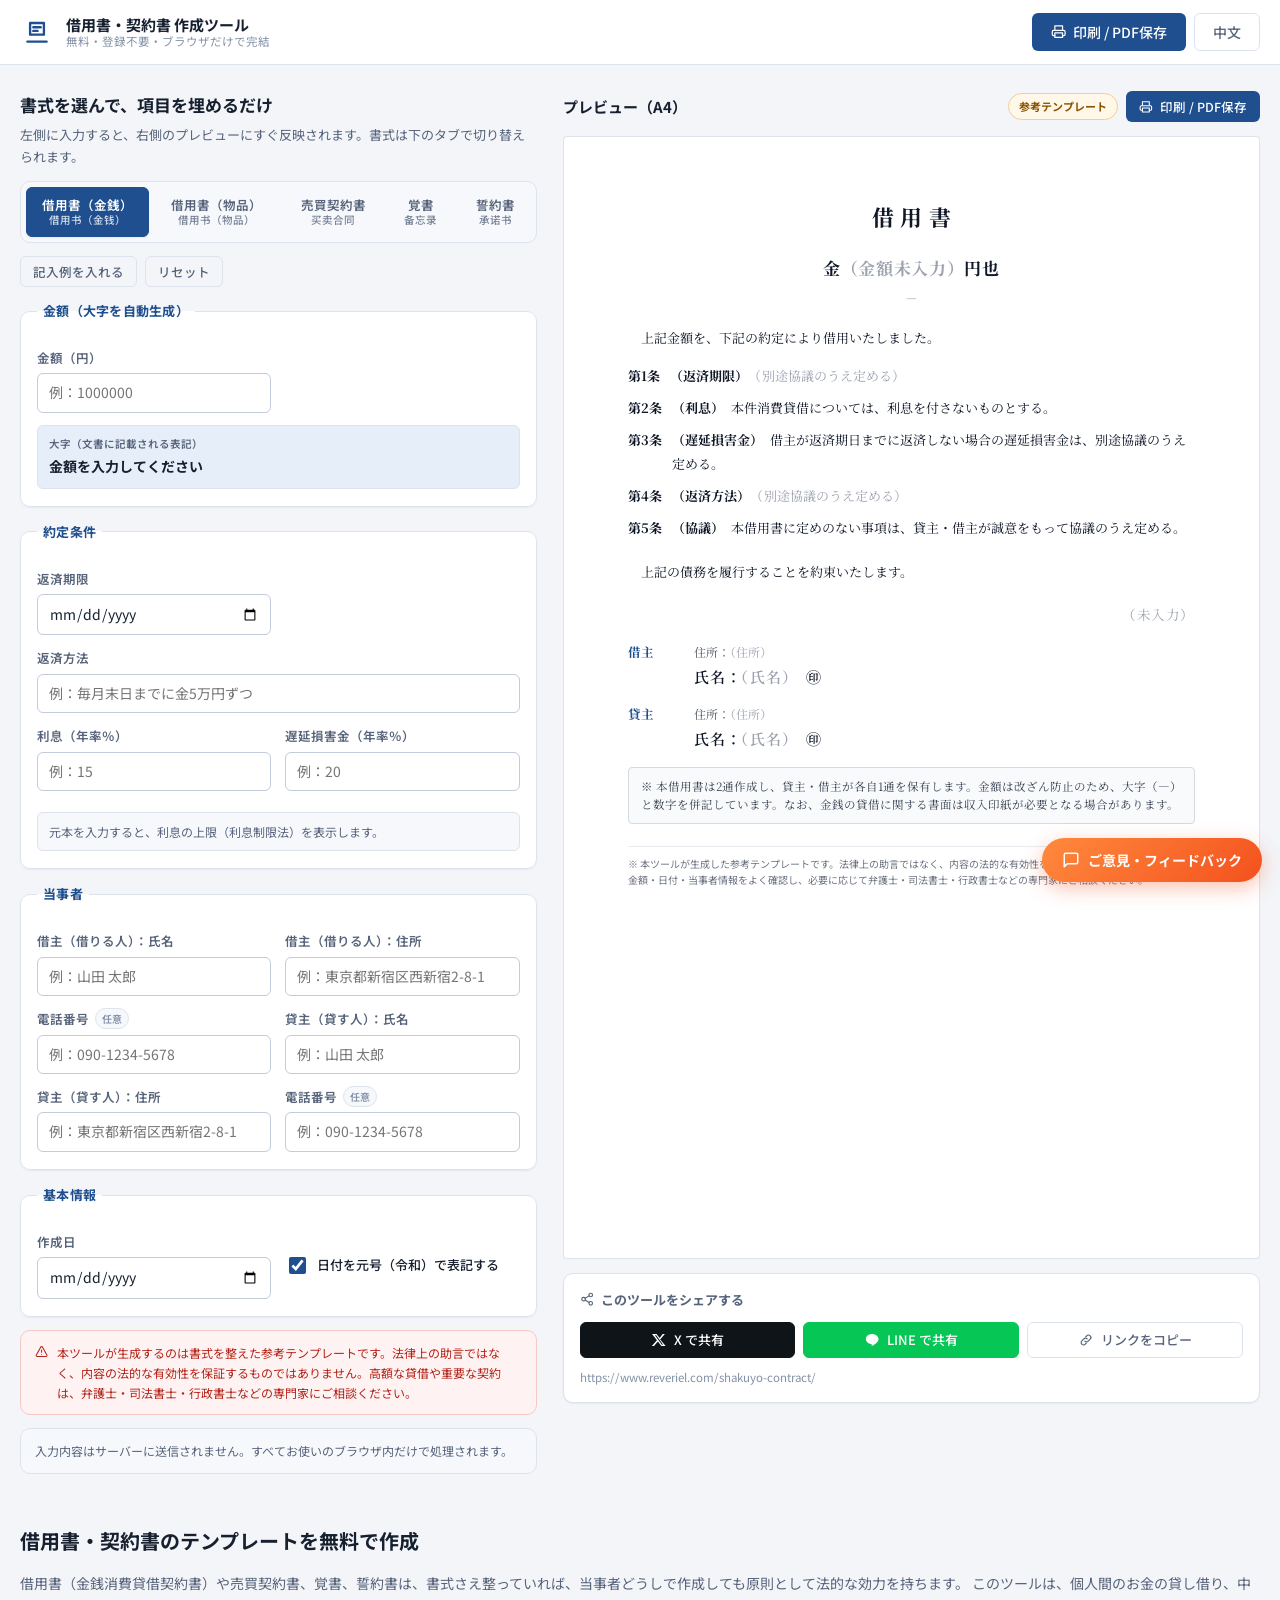
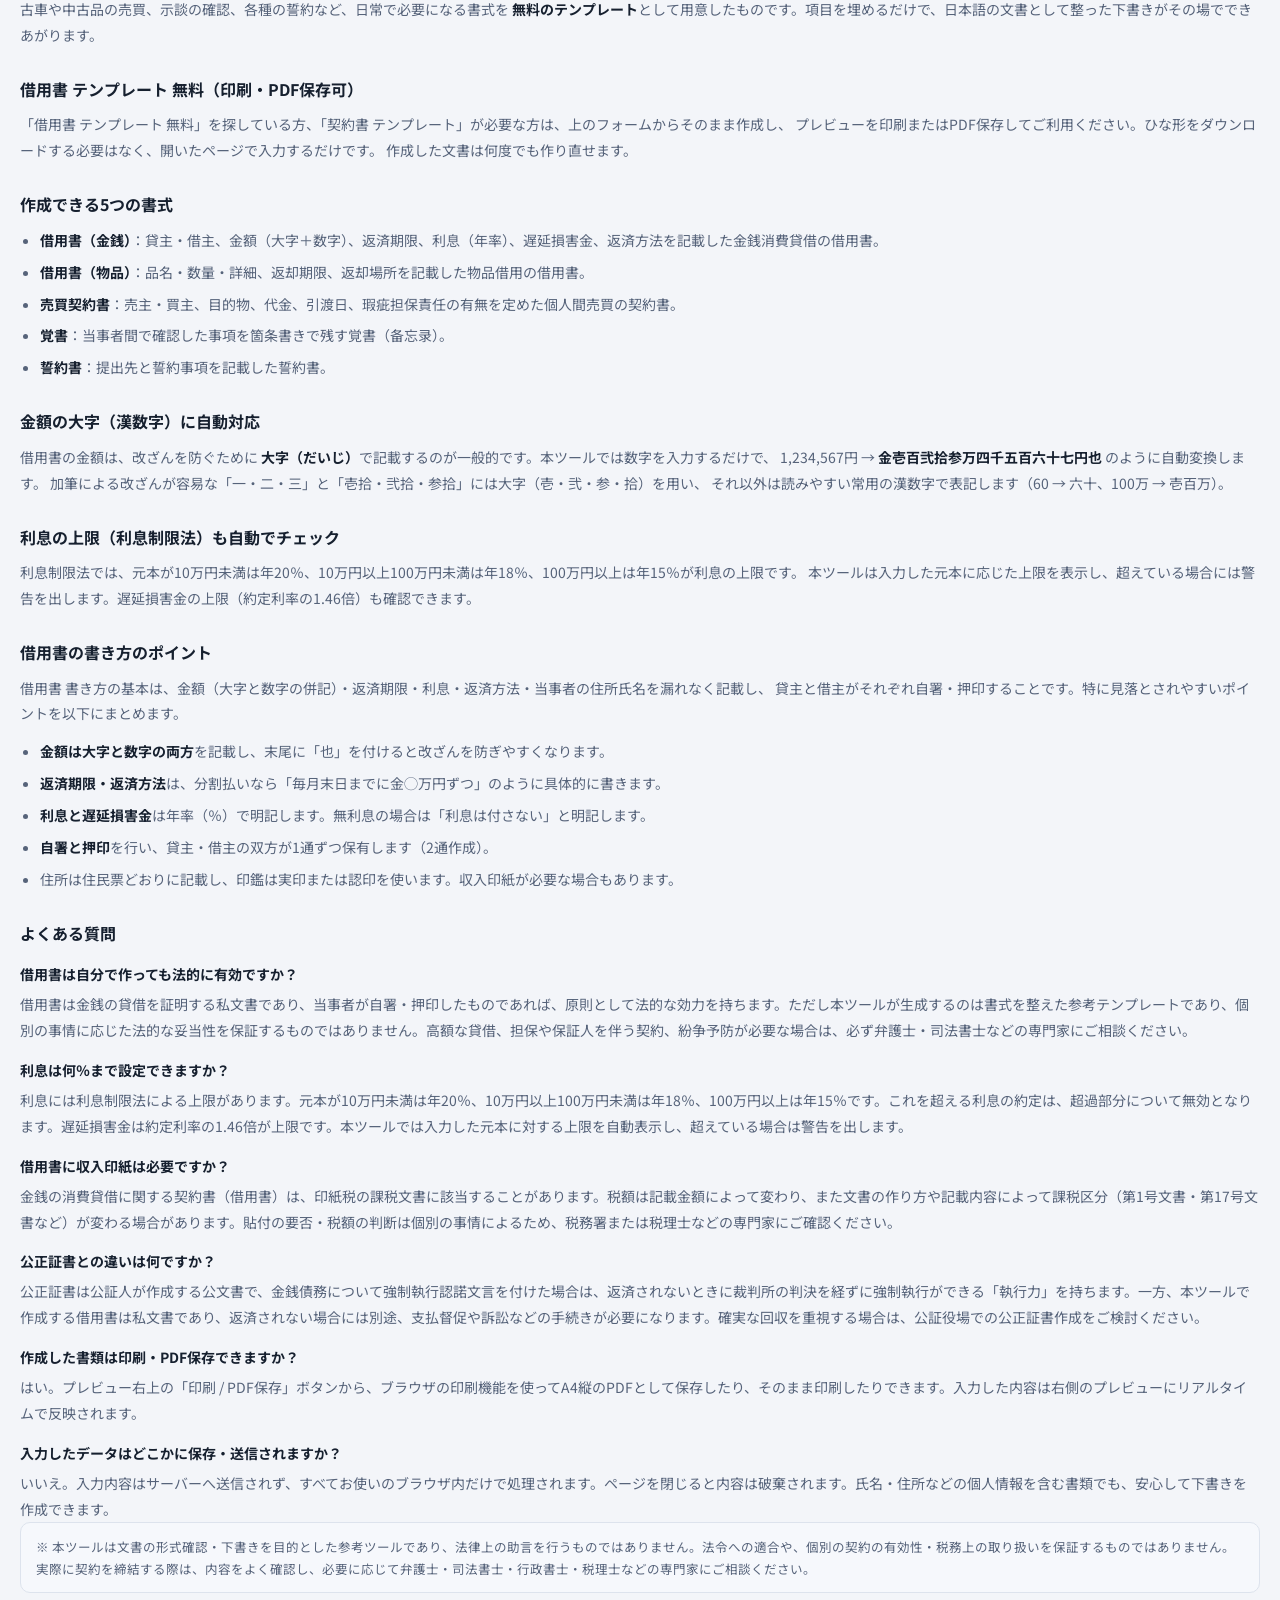
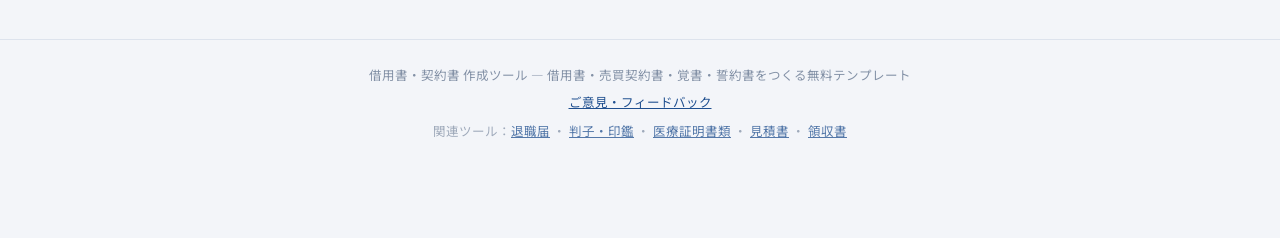
==== index.html @ 452df02e "社交分享预览图 og-image.png + og:image/twitter:image meta" ====
<!DOCTYPE html>
<html lang="ja">
<head>
<meta charset="UTF-8">
<meta name="viewport" content="width=device-width, initial-scale=1">
<title>借用書・契約書 作成ツール｜借用書テンプレート 無料・書き方つき</title>
<meta name="description" content="借用書 テンプレート 無料をお探しの方へ。借用書・売買契約書・覚書・誓約書をブラウザ上で作成できる無料ツールです。金額の大字（漢数字）自動変換、利息制限法の上限チェック、A4印刷・PDF保存に対応。登録不要、入力内容はブラウザ内だけで処理されます。借用書の書き方・契約書テンプレートの確認にも。">
<meta name="robots" content="index, follow">
<link rel="canonical" href="https://www.reveriel.com/shakuyo-contract/">
<meta property="og:type" content="website">
<meta property="og:title" content="借用書・契約書 作成ツール｜借用書テンプレート 無料">
<meta property="og:description" content="借用書・売買契約書・覚書・誓約書を無料で作成。金額の大字（漢数字）変換つき、A4印刷／PDF保存対応。登録不要。">
<meta property="og:locale" content="ja_JP">
<meta property="og:url" content="https://www.reveriel.com/shakuyo-contract/">
<meta property="og:image" content="https://www.reveriel.com/shakuyo-contract/og-image.png">
<meta property="og:image:width" content="1200">
<meta property="og:image:height" content="630">
<meta name="twitter:image" content="https://www.reveriel.com/shakuyo-contract/og-image.png">
<meta name="twitter:card" content="summary_large_image">
<link rel="preconnect" href="https://fonts.googleapis.com">
<link rel="preconnect" href="https://fonts.gstatic.com" crossorigin>
<link href="https://fonts.googleapis.com/css2?family=Noto+Sans+JP:wght@400;500;700&family=Noto+Serif+JP:wght@400;600;700&family=Noto+Sans+SC:wght@400;500;700&display=swap" rel="stylesheet">
<link rel="icon" href="data:image/svg+xml,%3Csvg xmlns='http://www.w3.org/2000/svg' viewBox='0 0 32 32'%3E%3Crect width='32' height='32' rx='7' fill='%231f4f8f'/%3E%3Cpath d='M8 23h16M10 8h12v11H10z' stroke='%23ffffff' stroke-width='2.4' fill='none' stroke-linecap='round'/%3E%3C/svg%3E">
<link rel="stylesheet" href="style.css">
<!-- Cloudflare Web Analytics --><script type='module' src='https://static.cloudflareinsights.com/beacon.min.js' data-cf-beacon='{"token": "6fc01bf3ac5e457ba1bd16b91e5b653e"}'></script><!-- End Cloudflare Web Analytics -->
<script type="application/ld+json">
{
  "@context": "https://schema.org",
  "@graph": [
    {
      "@type": "WebApplication",
      "name": "借用書・契約書 作成ツール",
      "applicationCategory": "BusinessApplication",
      "operatingSystem": "Web",
      "url": "https://www.reveriel.com/shakuyo-contract/",
      "description": "借用書・売買契約書・覚書・誓約書のテンプレートを無料で作成できるブラウザ完結型ツール。金額の大字（漢数字）変換、利息制限法の上限チェック、A4印刷・PDF保存に対応。",
      "inLanguage": "ja",
      "offers": {
        "@type": "Offer",
        "price": "0",
        "priceCurrency": "JPY"
      },
      "featureList": [
        "借用書（金銭）・借用書（物品）・売買契約書・覚書・誓約書の5種類の書式",
        "金額の自動大字（漢数字）変換（例：1,234,567円 → 金壱百弐拾参万四千五百六十七円也）",
        "利息制限法（年20％・18％・15％）の上限自動チェックと遅延損害金の上限表示",
        "元号（令和）表記の自動変換",
        "A4印刷・PDF保存、中文／日本語の画面切り替え",
        "入力内容はブラウザ内のみで処理（送信なし）"
      ]
    },
    {
      "@type": "FAQPage",
      "mainEntity": [
        {
          "@type": "Question",
          "name": "借用書は自分で作っても法的に有効ですか？",
          "acceptedAnswer": {
            "@type": "Answer",
            "text": "借用書は金銭の貸借を証明する私文書であり、当事者が自署・押印したものであれば、原則として法的な効力を持ちます。ただし本ツールが生成するのは書式を整えた参考テンプレートであり、個別の事情に応じた法的な妥当性を保証するものではありません。高額な貸借、担保や保証人を伴う契約、紛争予防が必要な場合は、必ず弁護士・司法書士などの専門家にご相談ください。"
          }
        },
        {
          "@type": "Question",
          "name": "利息は何％まで設定できますか？",
          "acceptedAnswer": {
            "@type": "Answer",
            "text": "利息には利息制限法による上限があります。元本が10万円未満は年20％、10万円以上100万円未満は年18％、100万円以上は年15％です。これを超える利息の約定は、超過部分について無効となります。遅延損害金は約定利率の1.46倍が上限です。本ツールでは入力した元本に対する上限を自動表示し、超えている場合は警告を出します。"
          }
        },
        {
          "@type": "Question",
          "name": "借用書に収入印紙は必要ですか？",
          "acceptedAnswer": {
            "@type": "Answer",
            "text": "金銭の消費貸借に関する契約書（借用書）は、印紙税の課税文書に該当することがあります。税額は記載金額によって変わり、また文書の作り方や記載内容によって課税区分（第1号文書・第17号文書など）が変わる場合があります。貼付の要否・税額の判断は個別の事情によるため、税務署または税理士などの専門家にご確認ください。"
          }
        },
        {
          "@type": "Question",
          "name": "公正証書との違いは何ですか？",
          "acceptedAnswer": {
            "@type": "Answer",
            "text": "公正証書は公証人が作成する公文書で、金銭債務について強制執行認諾文言を付けた場合は、返済されないときに裁判所の判決を経ずに強制執行ができる「執行力」を持ちます。一方、本ツールで作成する借用書は私文書であり、返済されない場合には別途、支払督促や訴訟などの手続きが必要になります。確実な回収を重視する場合は、公証役場での公正証書作成をご検討ください。"
          }
        },
        {
          "@type": "Question",
          "name": "作成した書類は印刷・PDF保存できますか？",
          "acceptedAnswer": {
            "@type": "Answer",
            "text": "はい。プレビュー右上の「印刷 / PDF保存」ボタンから、ブラウザの印刷機能を使ってA4縦のPDFとして保存したり、そのまま印刷したりできます。入力した内容は右側のプレビューにリアルタイムで反映されます。"
          }
        },
        {
          "@type": "Question",
          "name": "入力したデータはどこかに保存・送信されますか？",
          "acceptedAnswer": {
            "@type": "Answer",
            "text": "いいえ。入力内容はサーバーへ送信されず、すべてお使いのブラウザ内だけで処理されます。ページを閉じると内容は破棄されます。氏名・住所などの個人情報を含む書類でも、安心して下書きを作成できます。"
          }
        }
      ]
    }
  ]
}
</script>
</head>
<body>

<header class="site-header no-print">
  <div class="wrap header-inner">
    <div class="brand">
      <svg class="brand-mark" viewBox="0 0 32 32" fill="none" stroke="currentColor" stroke-width="2.2" stroke-linecap="round" stroke-linejoin="round" aria-hidden="true">
        <path d="M7 25h18"/><path d="M9.5 7.5h13v11h-13z"/><path d="M12.5 11.5h7M12.5 15h4"/>
      </svg>
      <div class="brand-text">
        <strong data-i18n="brandName">借用書・契約書 作成ツール</strong>
        <span data-i18n="tagline">無料・登録不要・ブラウザだけで完結</span>
      </div>
    </div>
    <div class="header-actions">
      <button class="btn btn-primary" id="topPrintBtn" type="button">
        <svg class="ic" viewBox="0 0 24 24" fill="none" stroke="currentColor" stroke-width="1.9" stroke-linecap="round" stroke-linejoin="round" aria-hidden="true"><path d="M6 9V3h12v6"/><path d="M6 18H4a2 2 0 0 1-2-2v-4a2 2 0 0 1 2-2h16a2 2 0 0 1 2 2v4a2 2 0 0 1-2 2h-2"/><path d="M6 14h12v7H6z"/></svg>
        <span data-i18n="btnPrint">印刷 / PDF保存</span>
      </button>
      <button class="btn btn-ghost" id="langBtn" type="button" aria-label="Language">中文</button>
    </div>
  </div>
</header>

<main class="wrap">
  <div class="layout">

    <!-- ============ 入力フォーム ============ -->
    <section class="pane form-pane no-print" aria-labelledby="formTitle">
      <div class="pane-head">
        <h2 id="formTitle" data-i18n="formTitle">書式を選んで、項目を埋めるだけ</h2>
        <p class="hint" data-i18n="formHint">左側に入力すると、右側のプレビューにすぐ反映されます。書式は下のタブで切り替えられます。</p>
      </div>

      <div class="tpl-tabs" id="tplTabs" role="tablist" aria-label="書式"></div>

      <div class="toolbar">
        <button class="btn btn-ghost btn-sm" id="sampleBtn" type="button" data-i18n="btnSample">記入例を入れる</button>
        <button class="btn btn-ghost btn-sm" id="resetBtn" type="button" data-i18n="btnReset">リセット</button>
      </div>

      <form id="docForm" class="doc-form" autocomplete="off"></form>

      <p class="legal-note" id="legalNote">
        <svg class="ic" viewBox="0 0 24 24" fill="none" stroke="currentColor" stroke-width="1.9" stroke-linecap="round" stroke-linejoin="round" aria-hidden="true"><path d="M12 9v4M12 17h.01"/><path d="M10.3 3.9 2.4 18a2 2 0 0 0 1.7 3h15.8a2 2 0 0 0 1.7-3L13.7 3.9a2 2 0 0 0-3.4 0Z"/></svg>
        <span data-i18n="legalNote">本ツールが生成するのは書式を整えた参考テンプレートです。法律上の助言ではなく、内容の法的な有効性を保証するものではありません。高額な貸借や重要な契約は、弁護士・司法書士・行政書士などの専門家にご相談ください。</span>
      </p>

      <p class="privacy-note" data-i18n="privacy">入力内容はサーバーに送信されません。すべてお使いのブラウザ内だけで処理されます。</p>
    </section>

    <!-- ============ プレビュー ============ -->
    <section class="pane preview-pane" aria-labelledby="previewTitle">
      <div class="preview-bar no-print">
        <h2 id="previewTitle" data-i18n="previewTitle">プレビュー（A4）</h2>
        <div class="preview-bar-actions">
          <span class="badge" data-i18n="badgeTpl">参考テンプレート</span>
          <button class="btn btn-primary btn-sm" id="printBtn" type="button">
            <svg class="ic" viewBox="0 0 24 24" fill="none" stroke="currentColor" stroke-width="1.9" stroke-linecap="round" stroke-linejoin="round" aria-hidden="true"><path d="M6 9V3h12v6"/><path d="M6 18H4a2 2 0 0 1-2-2v-4a2 2 0 0 1 2-2h16a2 2 0 0 1 2 2v4a2 2 0 0 1-2 2h-2"/><path d="M6 14h12v7H6z"/></svg>
            <span data-i18n="btnPrint">印刷 / PDF保存</span>
          </button>
        </div>
      </div>

      <div class="paper-wrap">
        <article class="paper" id="paper" aria-live="polite"></article>
      </div>

      <section class="share-block no-print" id="shareBlock" aria-label="share">
        <p class="share-block-title">
          <svg class="ic" viewBox="0 0 24 24" fill="none" stroke="currentColor" stroke-width="1.9" stroke-linecap="round" stroke-linejoin="round" aria-hidden="true"><circle cx="18" cy="5" r="3"/><circle cx="6" cy="12" r="3"/><circle cx="18" cy="19" r="3"/><path d="m8.6 13.5 6.8 4M15.4 6.5l-6.8 4"/></svg>
          <span data-i18n="shareTitle">このツールをシェアする</span>
        </p>
        <div class="share-row">
          <button class="btn share-btn share-x" id="shareXBtn" type="button" aria-label="X">
            <svg class="share-logo" viewBox="0 0 24 24" fill="currentColor" aria-hidden="true"><path d="M17.53 3h3.24l-7.08 8.09L22 21h-6.52l-5.11-6.68L4.53 21H1.29l7.57-8.66L1.6 3h6.69l4.62 6.1L17.53 3Zm-1.14 16.06h1.8L7.7 4.85H5.77l10.62 14.21Z"/></svg>
            <span data-i18n="shareX">X で共有</span>
          </button>
          <button class="btn share-btn share-line" id="shareLineBtn" type="button" aria-label="LINE">
            <svg class="share-logo" viewBox="0 0 24 24" fill="currentColor" aria-hidden="true"><path d="M12 3C6.9 3 2.8 6.4 2.8 10.6c0 3.77 3.35 6.93 7.88 7.53.31.07.73.2.83.47.1.24.06.62.03.87l-.13.83c-.04.24-.19.94.82.51 1.01-.42 5.44-3.2 7.42-5.48 1.37-1.47 2.13-2.96 2.13-4.73C21.78 6.4 17.1 3 12 3Z"/></svg>
            <span data-i18n="shareLine">LINE で共有</span>
          </button>
          <button class="btn share-btn share-copy" id="shareCopyBtn" type="button" aria-label="copy link">
            <svg class="share-logo" viewBox="0 0 24 24" fill="none" stroke="currentColor" stroke-width="1.8" stroke-linecap="round" stroke-linejoin="round" aria-hidden="true"><path d="M10.2 13.7a3.6 3.6 0 0 0 5.1 0l2.9-2.9a3.6 3.6 0 0 0-5.1-5.1l-1.4 1.4"/><path d="M13.8 10.3a3.6 3.6 0 0 0-5.1 0l-2.9 2.9a3.6 3.6 0 0 0 5.1 5.1l1.4-1.4"/></svg>
            <span id="shareCopyLabel" data-i18n="shareCopy">リンクをコピー</span>
          </button>
        </div>
        <p class="share-url" id="shareUrlText"></p>
      </section>
    </section>
  </div>

  <!-- ============ SEO 本文（常に日本語） ============ -->
  <section class="seo" aria-labelledby="seoTitle">
    <h2 id="seoTitle">借用書・契約書のテンプレートを無料で作成</h2>
    <p>
      借用書（金銭消費貸借契約書）や売買契約書、覚書、誓約書は、書式さえ整っていれば、当事者どうしで作成しても原則として法的な効力を持ちます。
      このツールは、個人間のお金の貸し借り、中古車や中古品の売買、示談の確認、各種の誓約など、日常で必要になる書式を
      <strong>無料のテンプレート</strong>として用意したものです。項目を埋めるだけで、日本語の文書として整った下書きがその場でできあがります。
    </p>

    <h3>借用書 テンプレート 無料（印刷・PDF保存可）</h3>
    <p>
      「借用書 テンプレート 無料」を探している方、「契約書 テンプレート」が必要な方は、上のフォームからそのまま作成し、
      プレビューを印刷またはPDF保存してご利用ください。ひな形をダウンロードする必要はなく、開いたページで入力するだけです。
      作成した文書は何度でも作り直せます。
    </p>

    <h3>作成できる5つの書式</h3>
    <ul>
      <li><strong>借用書（金銭）</strong>：貸主・借主、金額（大字＋数字）、返済期限、利息（年率）、遅延損害金、返済方法を記載した金銭消費貸借の借用書。</li>
      <li><strong>借用書（物品）</strong>：品名・数量・詳細、返却期限、返却場所を記載した物品借用の借用書。</li>
      <li><strong>売買契約書</strong>：売主・買主、目的物、代金、引渡日、瑕疵担保責任の有無を定めた個人間売買の契約書。</li>
      <li><strong>覚書</strong>：当事者間で確認した事項を箇条書きで残す覚書（备忘录）。</li>
      <li><strong>誓約書</strong>：提出先と誓約事項を記載した誓約書。</li>
    </ul>

    <h3>金額の大字（漢数字）に自動対応</h3>
    <p>
      借用書の金額は、改ざんを防ぐために
      <strong>大字（だいじ）</strong>で記載するのが一般的です。本ツールでは数字を入力するだけで、
      1,234,567円 → <strong>金壱百弐拾参万四千五百六十七円也</strong> のように自動変換します。
      加筆による改ざんが容易な「一・二・三」と「壱拾・弐拾・参拾」には大字（壱・弐・参・拾）を用い、
      それ以外は読みやすい常用の漢数字で表記します（60 → 六十、100万 → 壱百万）。
    </p>

    <h3>利息の上限（利息制限法）も自動でチェック</h3>
    <p>
      利息制限法では、元本が10万円未満は年20％、10万円以上100万円未満は年18％、100万円以上は年15％が利息の上限です。
      本ツールは入力した元本に応じた上限を表示し、超えている場合には警告を出します。遅延損害金の上限（約定利率の1.46倍）も確認できます。
    </p>

    <h3>借用書の書き方のポイント</h3>
    <p>
      借用書 書き方の基本は、金額（大字と数字の併記）・返済期限・利息・返済方法・当事者の住所氏名を漏れなく記載し、
      貸主と借主がそれぞれ自署・押印することです。特に見落とされやすいポイントを以下にまとめます。
    </p>
    <ul>
      <li><strong>金額は大字と数字の両方</strong>を記載し、末尾に「也」を付けると改ざんを防ぎやすくなります。</li>
      <li><strong>返済期限・返済方法</strong>は、分割払いなら「毎月末日までに金◯万円ずつ」のように具体的に書きます。</li>
      <li><strong>利息と遅延損害金</strong>は年率（％）で明記します。無利息の場合は「利息は付さない」と明記します。</li>
      <li><strong>自署と押印</strong>を行い、貸主・借主の双方が1通ずつ保有します（2通作成）。</li>
      <li>住所は住民票どおりに記載し、印鑑は実印または認印を使います。収入印紙が必要な場合もあります。</li>
    </ul>

    <h3>よくある質問</h3>
    <dl class="faq">
      <dt>借用書は自分で作っても法的に有効ですか？</dt>
      <dd>借用書は金銭の貸借を証明する私文書であり、当事者が自署・押印したものであれば、原則として法的な効力を持ちます。ただし本ツールが生成するのは書式を整えた参考テンプレートであり、個別の事情に応じた法的な妥当性を保証するものではありません。高額な貸借、担保や保証人を伴う契約、紛争予防が必要な場合は、必ず弁護士・司法書士などの専門家にご相談ください。</dd>

      <dt>利息は何％まで設定できますか？</dt>
      <dd>利息には利息制限法による上限があります。元本が10万円未満は年20％、10万円以上100万円未満は年18％、100万円以上は年15％です。これを超える利息の約定は、超過部分について無効となります。遅延損害金は約定利率の1.46倍が上限です。本ツールでは入力した元本に対する上限を自動表示し、超えている場合は警告を出します。</dd>

      <dt>借用書に収入印紙は必要ですか？</dt>
      <dd>金銭の消費貸借に関する契約書（借用書）は、印紙税の課税文書に該当することがあります。税額は記載金額によって変わり、また文書の作り方や記載内容によって課税区分（第1号文書・第17号文書など）が変わる場合があります。貼付の要否・税額の判断は個別の事情によるため、税務署または税理士などの専門家にご確認ください。</dd>

      <dt>公正証書との違いは何ですか？</dt>
      <dd>公正証書は公証人が作成する公文書で、金銭債務について強制執行認諾文言を付けた場合は、返済されないときに裁判所の判決を経ずに強制執行ができる「執行力」を持ちます。一方、本ツールで作成する借用書は私文書であり、返済されない場合には別途、支払督促や訴訟などの手続きが必要になります。確実な回収を重視する場合は、公証役場での公正証書作成をご検討ください。</dd>

      <dt>作成した書類は印刷・PDF保存できますか？</dt>
      <dd>はい。プレビュー右上の「印刷 / PDF保存」ボタンから、ブラウザの印刷機能を使ってA4縦のPDFとして保存したり、そのまま印刷したりできます。入力した内容は右側のプレビューにリアルタイムで反映されます。</dd>

      <dt>入力したデータはどこかに保存・送信されますか？</dt>
      <dd>いいえ。入力内容はサーバーへ送信されず、すべてお使いのブラウザ内だけで処理されます。ページを閉じると内容は破棄されます。氏名・住所などの個人情報を含む書類でも、安心して下書きを作成できます。</dd>
    </dl>

    <p class="disclaimer">
      ※ 本ツールは文書の形式確認・下書きを目的とした参考ツールであり、法律上の助言を行うものではありません。法令への適合や、個別の契約の有効性・税務上の取り扱いを保証するものではありません。実際に契約を締結する際は、内容をよく確認し、必要に応じて弁護士・司法書士・行政書士・税理士などの専門家にご相談ください。
    </p>
  </section>
</main>

<footer class="site-footer no-print">
  <div class="wrap">
    <p data-i18n="footerText">借用書・契約書 作成ツール — 借用書・売買契約書・覚書・誓約書をつくる無料テンプレート</p>
    <p><a href="https://docs.google.com/forms/d/e/1FAIpQLSfHGUfgAlViT3TFiVtJi_EpJ4ioUpd9oGyaJ7rehEV-gBH_PA/viewform?usp=pp_url&amp;entry.1745177199=%E5%80%9F%E7%94%A8%E6%9B%B8" target="_blank" rel="noopener">ご意見・フィードバック</a></p>
    <p style="margin-top:8px;font-size:12.5px;opacity:.75;">関連ツール：<a href="https://www.reveriel.com/taishoku-form/">退職届</a> ・ <a href="https://www.reveriel.com/hanko-generator/">判子・印鑑</a> ・ <a href="https://www.reveriel.com/iryo-shomei-pdf/">医療証明書類</a> ・ <a href="https://www.reveriel.com/mitsumori-pdf/">見積書</a> ・ <a href="https://www.reveriel.com/ryoshusho-pdf/">領収書</a></p>
  </div>
</footer>

<script src="script.js"></script>
<!-- フィードバックFAB（右下固定・常時表示） -->
<a href="https://docs.google.com/forms/d/e/1FAIpQLSfHGUfgAlViT3TFiVtJi_EpJ4ioUpd9oGyaJ7rehEV-gBH_PA/viewform?usp=pp_url&amp;entry.1745177199=%E5%80%9F%E7%94%A8%E6%9B%B8" target="_blank" rel="noopener" class="feedback-fab" aria-label="ご意見・フィードバックを送る">
  <svg viewBox="0 0 24 24" fill="none" stroke="currentColor" stroke-width="2" stroke-linecap="round" stroke-linejoin="round" aria-hidden="true"><path d="M21 15a2 2 0 0 1-2 2H7l-4 4V5a2 2 0 0 1 2-2h14a2 2 0 0 1 2 2z"/></svg>
  <span>ご意見・フィードバック</span>
</a>
</body>
</html>
---- style.css ----
/* =========================================================
   借用書・契約書 作成ツール — style.css
   純粋なフロントエンドのみ。外部通信は行いません。
   ========================================================= */

:root {
  --c-bg:            #f3f5f9;
  --c-surface:       #ffffff;
  --c-surface-2:     #f6f8fc;
  --c-border:        #dde3ed;
  --c-border-strong: #c2ccdb;
  --c-text:          #16202f;
  --c-text-muted:    #56637a;
  --c-text-faint:    #8391a6;
  --c-accent:        #1f4f8f;
  --c-accent-soft:   #e6eefa;
  --c-accent-hover:  #173d70;
  --c-danger:        #b42318;
  --c-danger-soft:   #fef3f2;
  --c-warn:          #8a5300;
  --c-warn-soft:     #fff7e8;
  --c-warn-border:   #f0cf94;
  --c-success:       #067647;
  --c-focus:         #2f6fc4;

  --paper-bg:        #ffffff;
  --paper-ink:       #101828;
  --paper-line:      #d3dae0;
  --paper-line-soft: #e8ecf0;
  --paper-accent:    #1f4f8f;

  --radius:    10px;
  --radius-sm: 6px;
  --shadow-sm: 0 1px 2px rgba(16, 24, 40, .06);
  --shadow-lg: 0 4px 24px rgba(16, 24, 40, .10);

  --font: "Noto Sans JP", "Noto Sans SC", -apple-system, BlinkMacSystemFont,
          "Hiragino Kaku Gothic ProN", "Hiragino Sans", "Yu Gothic", Meiryo, sans-serif;
  --font-doc: "Noto Serif JP", "Hiragino Mincho ProN", "Yu Mincho", "Noto Sans JP", serif;
  --font-num: "Noto Sans JP", ui-monospace, "SF Mono", Menlo, Consolas, monospace;
}

@media (prefers-color-scheme: dark) {
  :root {
    --c-bg:            #0f1319;
    --c-surface:       #171d26;
    --c-surface-2:     #1d242f;
    --c-border:        #2a323f;
    --c-border-strong: #3d4757;
    --c-text:          #e7ecf3;
    --c-text-muted:    #a0aabd;
    --c-text-faint:    #7c8798;
    --c-accent:        #6fa3e8;
    --c-accent-soft:   #16273e;
    --c-accent-hover:  #8fbcf5;
    --c-danger:        #f4746a;
    --c-danger-soft:   #33191a;
    --c-warn:          #f0c07a;
    --c-warn-soft:     #2e2614;
    --c-warn-border:   #5c4a24;
    --c-success:       #4ec98b;
    --shadow-sm: 0 1px 2px rgba(0, 0, 0, .4);
    --shadow-lg: 0 4px 24px rgba(0, 0, 0, .5);
  }
}

* { box-sizing: border-box; }

/* `hidden` 属性を確実に効かせる */
[hidden] { display: none !important; }

html { -webkit-text-size-adjust: 100%; }

body {
  margin: 0;
  background: var(--c-bg);
  color: var(--c-text);
  font-family: var(--font);
  font-size: 15px;
  line-height: 1.7;
}

.wrap {
  width: 100%;
  max-width: 1440px;
  margin-inline: auto;
  padding-inline: 20px;
}

.ic { width: 1.1em; height: 1.1em; flex: none; }

/* ---------------- ヘッダー ---------------- */

.site-header {
  position: sticky;
  top: 0;
  z-index: 30;
  background: var(--c-surface);
  border-bottom: 1px solid var(--c-border);
  backdrop-filter: saturate(180%) blur(8px);
}

.header-inner {
  display: flex;
  align-items: center;
  justify-content: space-between;
  gap: 16px;
  min-height: 64px;
  flex-wrap: wrap;
  padding-block: 10px;
}

.brand { display: flex; align-items: center; gap: 12px; min-width: 0; }

.brand-mark { width: 34px; height: 34px; flex: none; color: var(--c-accent); }

.brand-text { display: flex; flex-direction: column; line-height: 1.3; min-width: 0; }
.brand-text strong { font-size: 15px; font-weight: 700; }
.brand-text span { font-size: 11.5px; color: var(--c-text-faint); }

.header-actions { display: flex; align-items: center; gap: 8px; flex-wrap: wrap; }

/* ---------------- ボタン ---------------- */

.btn {
  display: inline-flex;
  align-items: center;
  justify-content: center;
  gap: 7px;
  padding: 10px 18px;
  font-family: inherit;
  font-size: 14px;
  font-weight: 500;
  line-height: 1.2;
  border: 1px solid transparent;
  border-radius: var(--radius-sm);
  cursor: pointer;
  text-decoration: none;
  transition: background-color .15s, border-color .15s, color .15s;
  white-space: nowrap;
}

.btn:focus-visible { outline: 2px solid var(--c-focus); outline-offset: 2px; }

.btn-primary { background: var(--c-accent); color: #fff; }
.btn-primary:hover { background: var(--c-accent-hover); }
@media (prefers-color-scheme: dark) { .btn-primary { color: #0a1220; } }

.btn-ghost {
  background: transparent;
  color: var(--c-text-muted);
  border-color: var(--c-border);
}
.btn-ghost:hover { background: var(--c-surface-2); color: var(--c-text); }

.btn-sm { padding: 7px 12px; font-size: 12.5px; }

/* ---------------- レイアウト ---------------- */

.layout {
  display: grid;
  grid-template-columns: minmax(360px, 1fr) minmax(0, 1.35fr);
  gap: 26px;
  align-items: start;
  padding-block: 26px 40px;
}

@media (max-width: 1080px) {
  .layout { grid-template-columns: minmax(0, 1fr); gap: 20px; }
}

.pane { min-width: 0; }

.form-pane { display: flex; flex-direction: column; gap: 13px; }

.pane-head h2 { margin: 0 0 4px; font-size: 17px; font-weight: 700; }
.pane-head .hint { margin: 0; font-size: 13px; color: var(--c-text-muted); }

/* ---------------- 書式タブ ---------------- */

.tpl-tabs {
  display: flex;
  flex-wrap: wrap;
  gap: 7px;
  padding: 5px;
  background: var(--c-surface-2);
  border: 1px solid var(--c-border);
  border-radius: var(--radius);
}

.tpl-tab {
  flex: 1 1 auto;
  min-width: 0;
  padding: 9px 11px;
  font-family: inherit;
  font-size: 12.5px;
  font-weight: 600;
  line-height: 1.3;
  color: var(--c-text-muted);
  background: transparent;
  border: 1px solid transparent;
  border-radius: var(--radius-sm);
  cursor: pointer;
  text-align: center;
  transition: background-color .15s, color .15s, border-color .15s;
}

.tpl-tab:hover { color: var(--c-text); background: var(--c-surface); }
.tpl-tab:focus-visible { outline: 2px solid var(--c-focus); outline-offset: 1px; }

.tpl-tab[aria-selected="true"] {
  color: #fff;
  background: var(--c-accent);
  border-color: var(--c-accent);
  box-shadow: var(--shadow-sm);
}
@media (prefers-color-scheme: dark) {
  .tpl-tab[aria-selected="true"] { color: #0a1220; }
}

.tpl-tab small { display: block; font-size: 10.5px; font-weight: 500; opacity: .78; }

.toolbar { display: flex; gap: 8px; flex-wrap: wrap; }

/* ---------------- フォーム ---------------- */

.doc-form {
  display: flex;
  flex-direction: column;
  gap: 14px;
}

.fieldset {
  margin: 0;
  padding: 15px 16px 17px;
  background: var(--c-surface);
  border: 1px solid var(--c-border);
  border-radius: var(--radius);
  box-shadow: var(--shadow-sm);
}

.fieldset > legend {
  padding: 0 6px;
  font-size: 13px;
  font-weight: 700;
  color: var(--c-accent);
  letter-spacing: .02em;
}

.grid {
  display: grid;
  grid-template-columns: repeat(2, minmax(0, 1fr));
  gap: 12px 14px;
  margin-top: 10px;
}

.grid .full { grid-column: 1 / -1; }

@media (max-width: 460px) {
  .grid { grid-template-columns: minmax(0, 1fr); }
}

.fld { display: flex; flex-direction: column; gap: 5px; min-width: 0; }

.fld label {
  font-size: 12.5px;
  font-weight: 600;
  color: var(--c-text-muted);
  display: flex;
  align-items: center;
  gap: 6px;
  flex-wrap: wrap;
}

.opt-tag {
  font-size: 10px;
  font-weight: 600;
  color: var(--c-text-faint);
  background: var(--c-surface-2);
  border: 1px solid var(--c-border);
  border-radius: 999px;
  padding: 1px 6px;
}

.fld input[type="text"],
.fld input[type="date"],
.fld input[type="number"],
.fld textarea,
.fld select {
  width: 100%;
  min-width: 0;
  padding: 9px 11px;
  font-family: inherit;
  font-size: 14px;
  line-height: 1.4;
  color: var(--c-text);
  background: var(--c-surface);
  border: 1px solid var(--c-border-strong);
  border-radius: var(--radius-sm);
  transition: border-color .15s, box-shadow .15s;
}

.fld textarea { min-height: 92px; resize: vertical; line-height: 1.75; }

.fld input:focus,
.fld textarea:focus,
.fld select:focus {
  outline: none;
  border-color: var(--c-focus);
  box-shadow: 0 0 0 3px rgba(47, 111, 196, .16);
}

.fld .sub { font-size: 11.5px; color: var(--c-text-faint); line-height: 1.5; }

.fld-check { flex-direction: row; align-items: center; gap: 8px; }
.fld-check input[type="checkbox"] { width: 17px; height: 17px; flex: none; accent-color: var(--c-accent); }
.fld-check label { font-size: 13px; color: var(--c-text); font-weight: 500; }

/* 金額の大字プレビュー（フォーム内） */
.daji-box {
  display: flex;
  flex-direction: column;
  gap: 2px;
  padding: 9px 11px;
  background: var(--c-accent-soft);
  border: 1px solid var(--c-border);
  border-radius: var(--radius-sm);
}
.daji-box .daji-label { font-size: 10.5px; font-weight: 600; color: var(--c-text-muted); }
.daji-box .daji-value { font-size: 14px; font-weight: 700; word-break: break-all; }

/* 利息の上限ヒント */
.rate-hint {
  margin-top: 9px;
  padding: 9px 11px;
  font-size: 12px;
  line-height: 1.6;
  border-radius: var(--radius-sm);
  border: 1px solid var(--c-border);
  background: var(--c-surface-2);
  color: var(--c-text-muted);
}
.rate-hint.warn {
  background: var(--c-warn-soft);
  border-color: var(--c-warn-border);
  color: var(--c-warn);
  font-weight: 600;
}
.rate-hint.ok { background: var(--c-accent-soft); border-color: var(--c-border); color: var(--c-text); }

/* ---------------- 注意書き ---------------- */

.legal-note,
.privacy-note {
  display: flex;
  align-items: flex-start;
  gap: 9px;
  padding: 12px 14px;
  margin: 0;
  font-size: 12px;
  line-height: 1.65;
  border-radius: var(--radius);
}

.legal-note {
  background: var(--c-danger-soft);
  border: 1px solid #f3c9c5;
  color: var(--c-danger);
}
@media (prefers-color-scheme: dark) {
  .legal-note { border-color: #5b2b2b; }
}
.legal-note .ic { margin-top: 2px; }

.privacy-note {
  background: var(--c-surface-2);
  border: 1px solid var(--c-border);
  color: var(--c-text-muted);
}

/* ---------------- プレビュー ---------------- */

.preview-pane { display: flex; flex-direction: column; gap: 14px; }

.preview-bar {
  display: flex;
  align-items: center;
  justify-content: space-between;
  gap: 12px;
  flex-wrap: wrap;
}

.preview-bar h2 { margin: 0; font-size: 15px; font-weight: 700; }

.preview-bar-actions { display: flex; align-items: center; gap: 8px; flex-wrap: wrap; }

.badge {
  font-size: 11px;
  font-weight: 700;
  color: var(--c-warn);
  background: var(--c-warn-soft);
  border: 1px solid var(--c-warn-border);
  border-radius: 999px;
  padding: 3px 10px;
  white-space: nowrap;
}

.paper-wrap { display: flex; flex-direction: column; gap: 18px; overflow-x: auto; }

.paper {
  position: relative;
  width: 100%;
  max-width: 210mm;
  min-height: 297mm;
  margin-inline: auto;
  padding: 16mm 17mm;
  background: var(--paper-bg);
  color: var(--paper-ink);
  border: 1px solid var(--c-border);
  border-radius: 4px;
  box-shadow: var(--shadow-lg);
  font-family: var(--font-doc);
  font-size: 13px;
  line-height: 1.85;
  overflow: hidden;
}

/* ---------------- 文書本体 ---------------- */

.doc-title {
  margin: 0 0 10px;
  font-size: 22px;
  font-weight: 700;
  letter-spacing: .3em;
  text-indent: .3em;
  text-align: center;
}

.doc-subtitle {
  margin: -4px 0 16px;
  text-align: center;
  font-size: 12px;
  color: #4b5563;
  letter-spacing: .06em;
}

.doc-amount {
  margin: 14px 0 0;
  font-size: 17px;
  font-weight: 700;
  text-align: center;
  letter-spacing: .04em;
  word-break: break-all;
}

.doc-amount-sub {
  margin: 2px 0 0;
  text-align: center;
  font-size: 12px;
  color: #4b5563;
}

.doc-lead { margin: 18px 0 0; text-indent: 1em; }

.doc-articles {
  margin: 14px 0 0;
  padding: 0;
  list-style: none;
  display: flex;
  flex-direction: column;
  gap: 8px;
}

.doc-articles li { display: flex; gap: 10px; }
.doc-articles .art-no { flex: none; font-weight: 700; white-space: nowrap; }
.doc-articles .art-body { flex: 1 1 auto; min-width: 0; }

.doc-items { margin: 12px 0 0; padding: 0 0 0 0; list-style: none; }
.doc-items li { display: flex; gap: 10px; margin-bottom: 5px; }
.doc-items .it-no { flex: none; font-weight: 700; }
.doc-items .it-body { flex: 1 1 auto; min-width: 0; }

.doc-list { margin: 12px 0 0; padding-left: 1.6em; }
.doc-list li { margin-bottom: 4px; }

.doc-note {
  margin: 14px 0 0;
  padding: 9px 12px;
  font-size: 11.5px;
  line-height: 1.6;
  border: 1px solid var(--paper-line);
  background: #f8fafc;
  border-radius: 4px;
  color: #374151;
}

.doc-close { margin: 20px 0 0; text-indent: 1em; }

.doc-date {
  margin: 18px 0 0;
  text-align: right;
  font-size: 13.5px;
  letter-spacing: .04em;
}

.doc-sign { margin: 14px 0 0; display: flex; flex-direction: column; gap: 12px; }

.sign-row { display: flex; gap: 10px; align-items: baseline; flex-wrap: wrap; }
.sign-role {
  flex: none;
  min-width: 4.5em;
  font-weight: 700;
  font-size: 12.5px;
  color: var(--paper-accent);
}
.sign-body { flex: 1 1 auto; min-width: 0; }
.sign-body .sign-name { font-size: 15px; font-weight: 600; letter-spacing: .05em; }
.sign-body .sign-line { display: block; font-size: 12px; color: #4b5563; }
.sign-seal {
  flex: none;
  display: inline-block;
  min-width: 2.4em;
  text-align: center;
  font-size: 11px;
  color: #9ca3af;
  border-bottom: 1px solid var(--paper-line);
}

.doc-ref {
  margin: 0 0 14px;
  font-size: 13px;
  letter-spacing: .06em;
}

.doc-rule {
  border: 0;
  border-top: 1px solid var(--paper-line);
  margin: 14px 0;
}

.ph { color: #9ca3af; }

.paper-footnote {
  margin-top: 22px;
  padding-top: 9px;
  border-top: 1px solid var(--paper-line-soft);
  font-family: var(--font);
  font-size: 10px;
  line-height: 1.6;
  color: #6b7280;
}

/* ---------------- 共有 ---------------- */

.share-block {
  padding: 15px 16px;
  background: var(--c-surface);
  border: 1px solid var(--c-border);
  border-radius: var(--radius);
  box-shadow: var(--shadow-sm);
}

.share-block-title {
  display: flex;
  align-items: center;
  gap: 7px;
  margin: 0 0 11px;
  font-size: 13px;
  font-weight: 700;
  color: var(--c-text-muted);
}

.share-row { display: flex; gap: 8px; flex-wrap: wrap; }

.share-btn { flex: 1 1 0; font-size: 13px; padding: 9px 10px; min-width: 0; }
.share-btn .share-logo { width: 16px; height: 16px; flex: none; }

.share-x { background: #0f1419; color: #fff; border-color: #0f1419; }
.share-x:hover { background: #2b3540; }
.share-line { background: #06c755; color: #fff; border-color: #06c755; }
.share-line:hover { background: #05b34c; }
.share-copy { background: transparent; color: var(--c-text-muted); border-color: var(--c-border); }
.share-copy:hover { background: var(--c-surface-2); color: var(--c-text); }

.share-url {
  margin: 10px 0 0;
  font-family: var(--font-num);
  font-size: 11.5px;
  color: var(--c-text-faint);
  word-break: break-all;
}

@media (max-width: 600px) {
  .share-btn { flex: 1 1 calc(50% - 4px); font-size: 12.5px; }
  .share-btn span { white-space: normal; }
}

/* ---------------- SEO セクション ---------------- */

.seo {
  padding-block: 8px 34px;
  font-size: 14px;
  line-height: 1.85;
  color: var(--c-text-muted);
}

.seo h2 { font-size: 20px; color: var(--c-text); margin: 0 0 12px; }
.seo h3 { font-size: 16px; color: var(--c-text); margin: 26px 0 8px; }
.seo p { margin: 0 0 12px; }
.seo ul { margin: 0 0 12px; padding-left: 1.4em; }
.seo li { margin-bottom: 6px; }
.seo strong { color: var(--c-text); }

.seo .faq { margin: 0; }
.seo .faq dt { font-weight: 700; color: var(--c-text); margin-top: 14px; }
.seo .faq dd { margin: 4px 0 0; }

.disclaimer {
  margin-top: 24px;
  padding: 13px 15px;
  font-size: 12.5px;
  line-height: 1.7;
  background: var(--c-surface-2);
  border: 1px solid var(--c-border);
  border-radius: var(--radius);
}

/* ---------------- フッター ---------------- */

.site-footer {
  padding: 24px 0 90px;
  text-align: center;
  font-size: 12.5px;
  color: var(--c-text-faint);
  border-top: 1px solid var(--c-border);
}

.site-footer p { margin: 0 0 6px; }
.site-footer a { color: var(--c-accent); }

/* ---------------- フィードバックFAB ---------------- */

.feedback-fab {
  position: fixed;
  right: 18px;
  bottom: 18px;
  z-index: 10000;
  display: inline-flex;
  align-items: center;
  gap: 8px;
  padding: 13px 20px;
  background: linear-gradient(135deg, #ff8a3d, #f4511e);
  color: #fff !important;
  border-radius: 999px;
  box-shadow: 0 6px 20px rgba(244, 81, 30, 0.35);
  font-size: 14px;
  font-weight: 700;
  line-height: 1;
  text-decoration: none !important;
  transition: transform 0.15s ease, box-shadow 0.15s ease;
}
.feedback-fab:hover {
  transform: translateY(-3px);
  box-shadow: 0 10px 28px rgba(244, 81, 30, 0.45);
  color: #fff !important;
}
.feedback-fab:focus-visible { outline: 3px solid rgba(244, 81, 30, 0.5); outline-offset: 2px; }
.feedback-fab svg { width: 18px; height: 18px; flex: none; }
@media (max-width: 600px) {
  .feedback-fab { right: 14px; bottom: 14px; padding: 11px 16px; font-size: 13px; }
  .feedback-fab svg { width: 16px; height: 16px; }
}

/* =========================================================
   印刷
   ========================================================= */

@page {
  size: A4 portrait;
  margin: 14mm 15mm;
}

@media print {
  :root { --c-bg: #fff; --c-surface: #fff; }

  html, body {
    background: #fff !important;
    color: #000;
    font-size: 11pt;
  }

  /* 印刷対象（プレビュー）を素直に流すためのリセット。
     注意: `.pane` はここに含めないこと（非表示指定を打ち消してしまう）。 */
  .wrap,
  .layout,
  .preview-pane,
  .preview-pane .paper-wrap {
    display: block !important;
    width: auto !important;
    max-width: none !important;
    margin: 0 !important;
    padding: 0 !important;
    gap: 0 !important;
    position: static !important;
    overflow: visible !important;
    box-shadow: none !important;
    border: 0 !important;
    background: transparent !important;
  }

  /* 印刷しない要素 */
  .no-print,
  .feedback-fab,
  .site-header,
  .form-pane,
  .seo,
  .site-footer,
  .preview-bar,
  .share-block {
    display: none !important;
  }

  .paper {
    width: 100% !important;
    max-width: none !important;
    min-height: 0 !important;
    margin: 0 !important;
    padding: 0 !important;
    border: 0 !important;
    border-radius: 0 !important;
    box-shadow: none !important;
    background: #fff !important;
    color: #000 !important;
    font-size: 11pt;
    line-height: 1.75;
    overflow: visible !important;
    break-inside: auto;
  }

  .sign-role { color: #000 !important; }
  .doc-note { background: #fff !important; border-color: #999 !important; }
  .paper-footnote { color: #000 !important; }
}
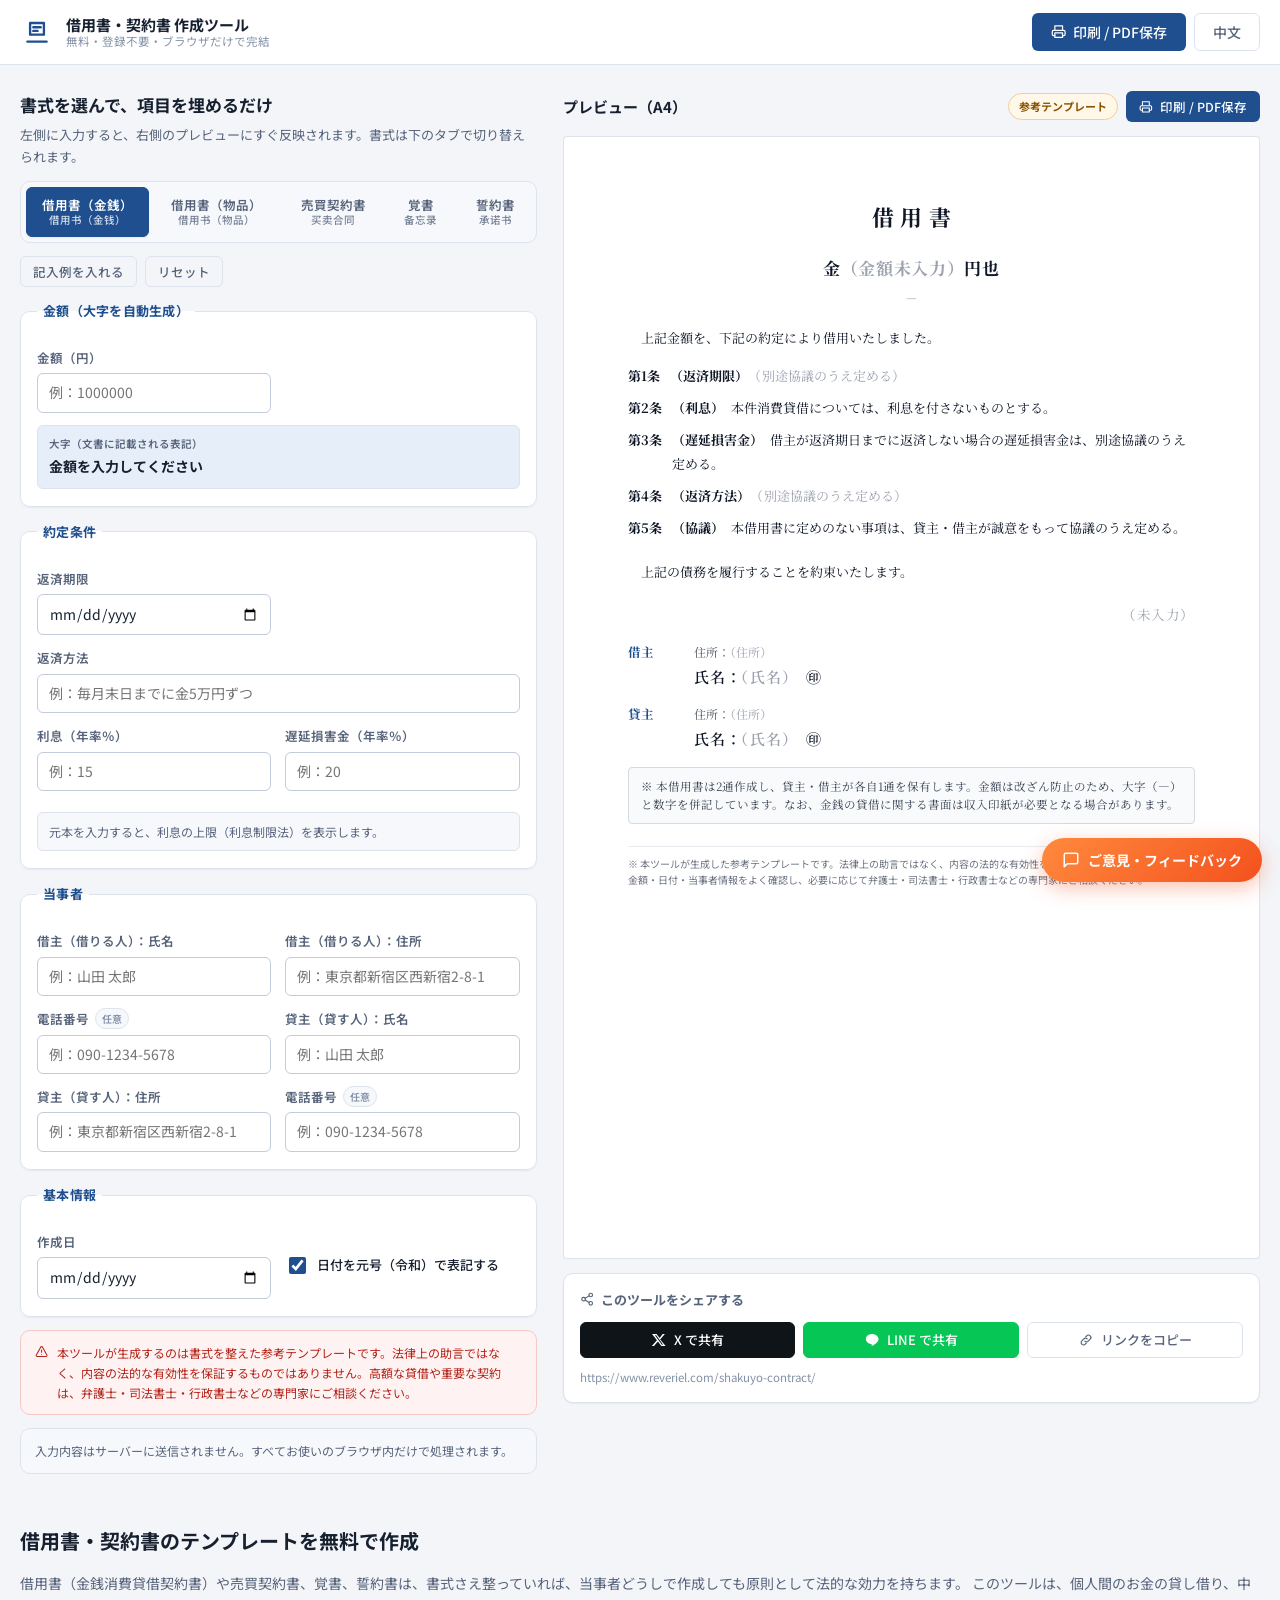
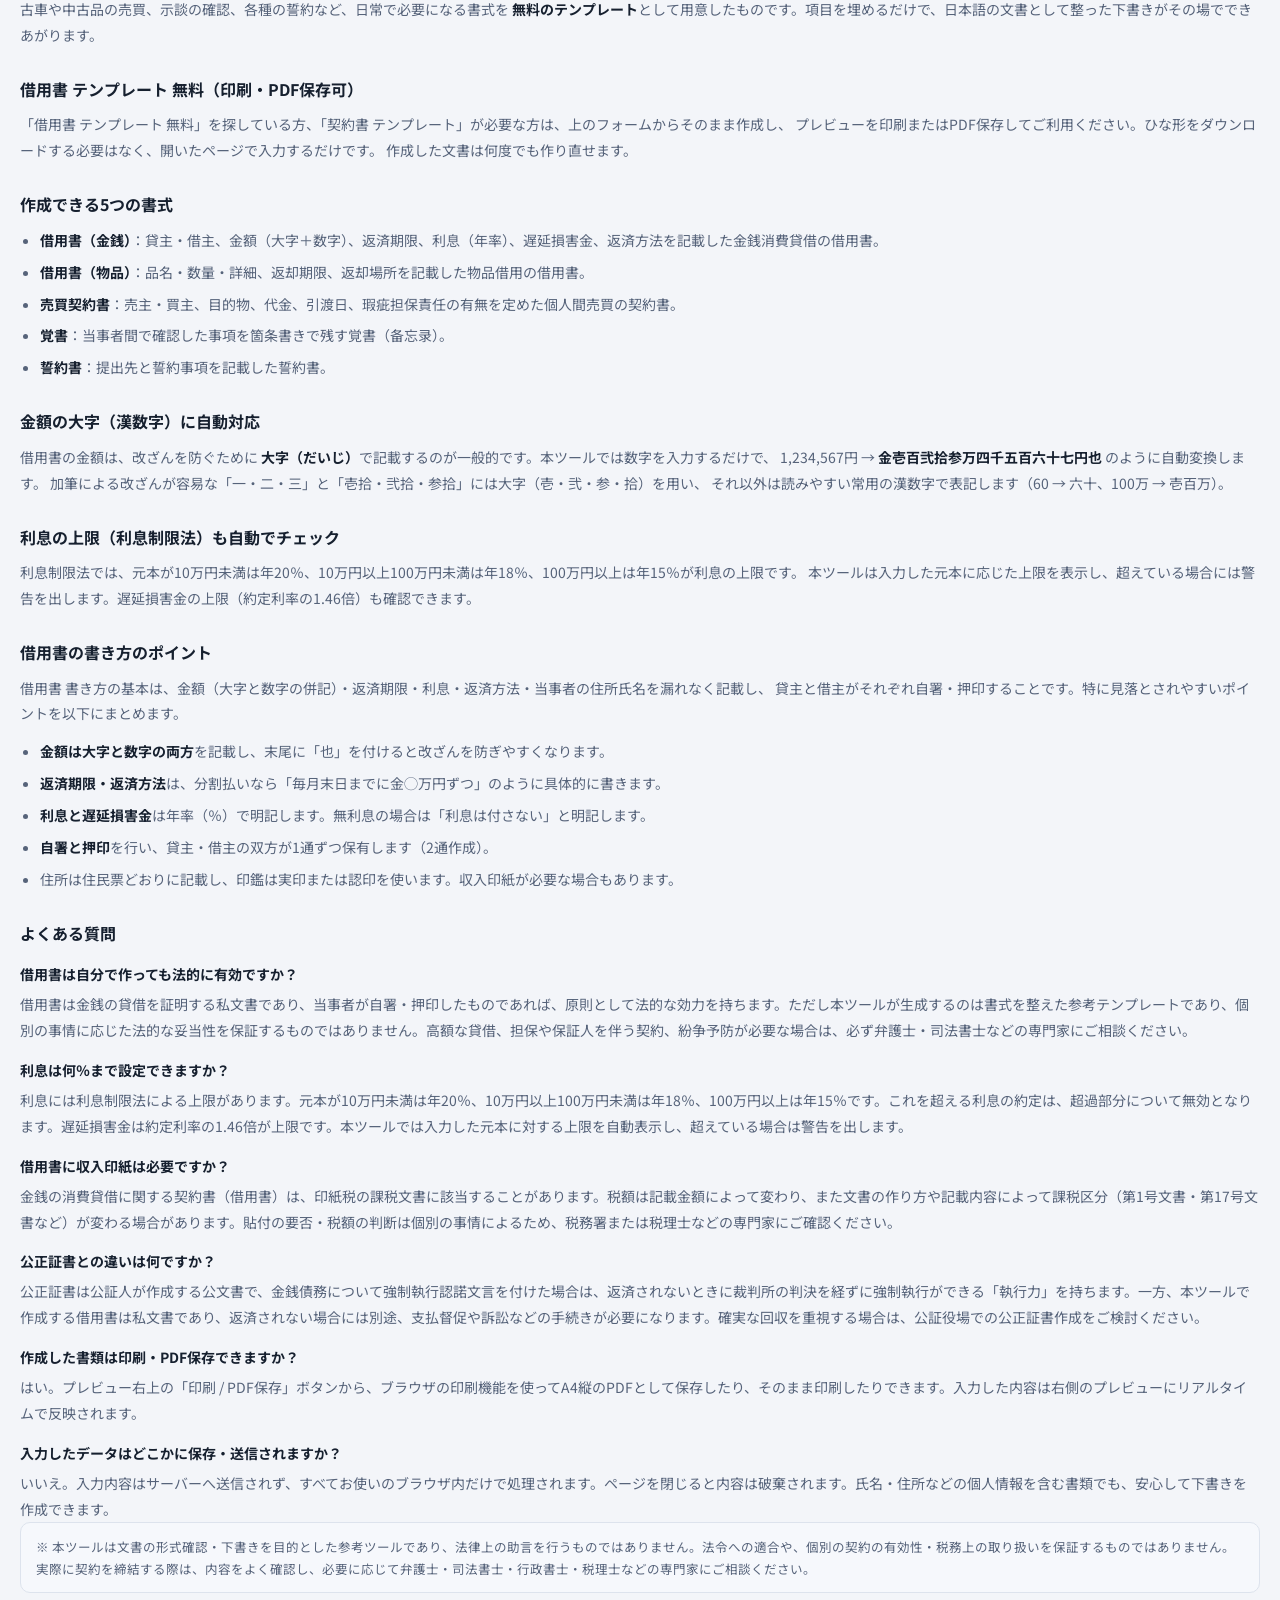
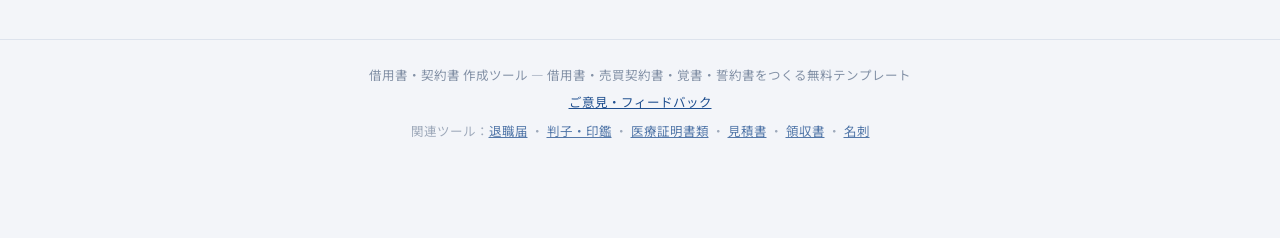
==== commit dd316d65: "og:image/反向互链补全" ====
--- a/index.html
+++ b/index.html
@@ -281,7 +281,7 @@
   <div class="wrap">
     <p data-i18n="footerText">借用書・契約書 作成ツール — 借用書・売買契約書・覚書・誓約書をつくる無料テンプレート</p>
     <p><a href="https://docs.google.com/forms/d/e/1FAIpQLSfHGUfgAlViT3TFiVtJi_EpJ4ioUpd9oGyaJ7rehEV-gBH_PA/viewform?usp=pp_url&amp;entry.1745177199=%E5%80%9F%E7%94%A8%E6%9B%B8" target="_blank" rel="noopener">ご意見・フィードバック</a></p>
-    <p style="margin-top:8px;font-size:12.5px;opacity:.75;">関連ツール：<a href="https://www.reveriel.com/taishoku-form/">退職届</a> ・ <a href="https://www.reveriel.com/hanko-generator/">判子・印鑑</a> ・ <a href="https://www.reveriel.com/iryo-shomei-pdf/">医療証明書類</a> ・ <a href="https://www.reveriel.com/mitsumori-pdf/">見積書</a> ・ <a href="https://www.reveriel.com/ryoshusho-pdf/">領収書</a></p>
+    <p style="margin-top:8px;font-size:12.5px;opacity:.75;">関連ツール：<a href="https://www.reveriel.com/taishoku-form/">退職届</a> ・ <a href="https://www.reveriel.com/hanko-generator/">判子・印鑑</a> ・ <a href="https://www.reveriel.com/iryo-shomei-pdf/">医療証明書類</a> ・ <a href="https://www.reveriel.com/mitsumori-pdf/">見積書</a> ・ <a href="https://www.reveriel.com/ryoshusho-pdf/">領収書</a> ・ <a href="https://www.reveriel.com/meishi-generator/">名刺</a></p>
   </div>
 </footer>
 
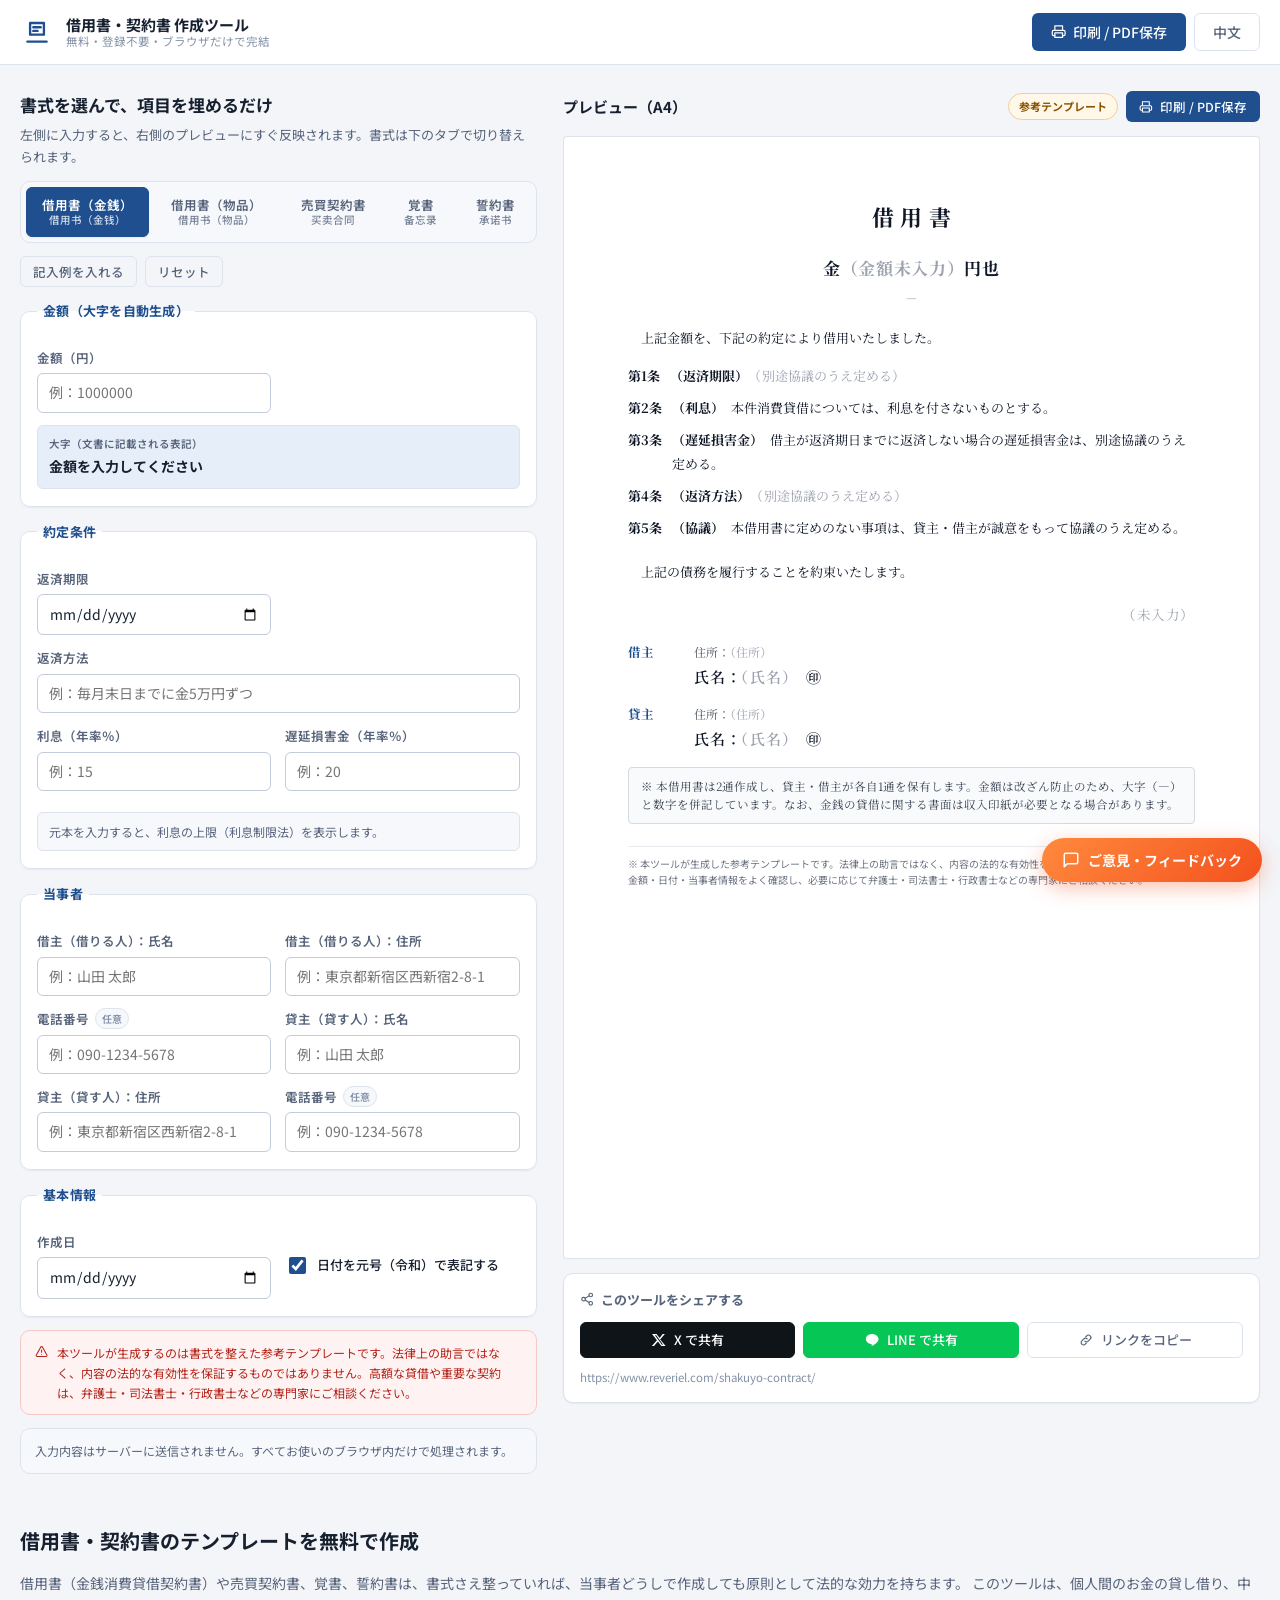
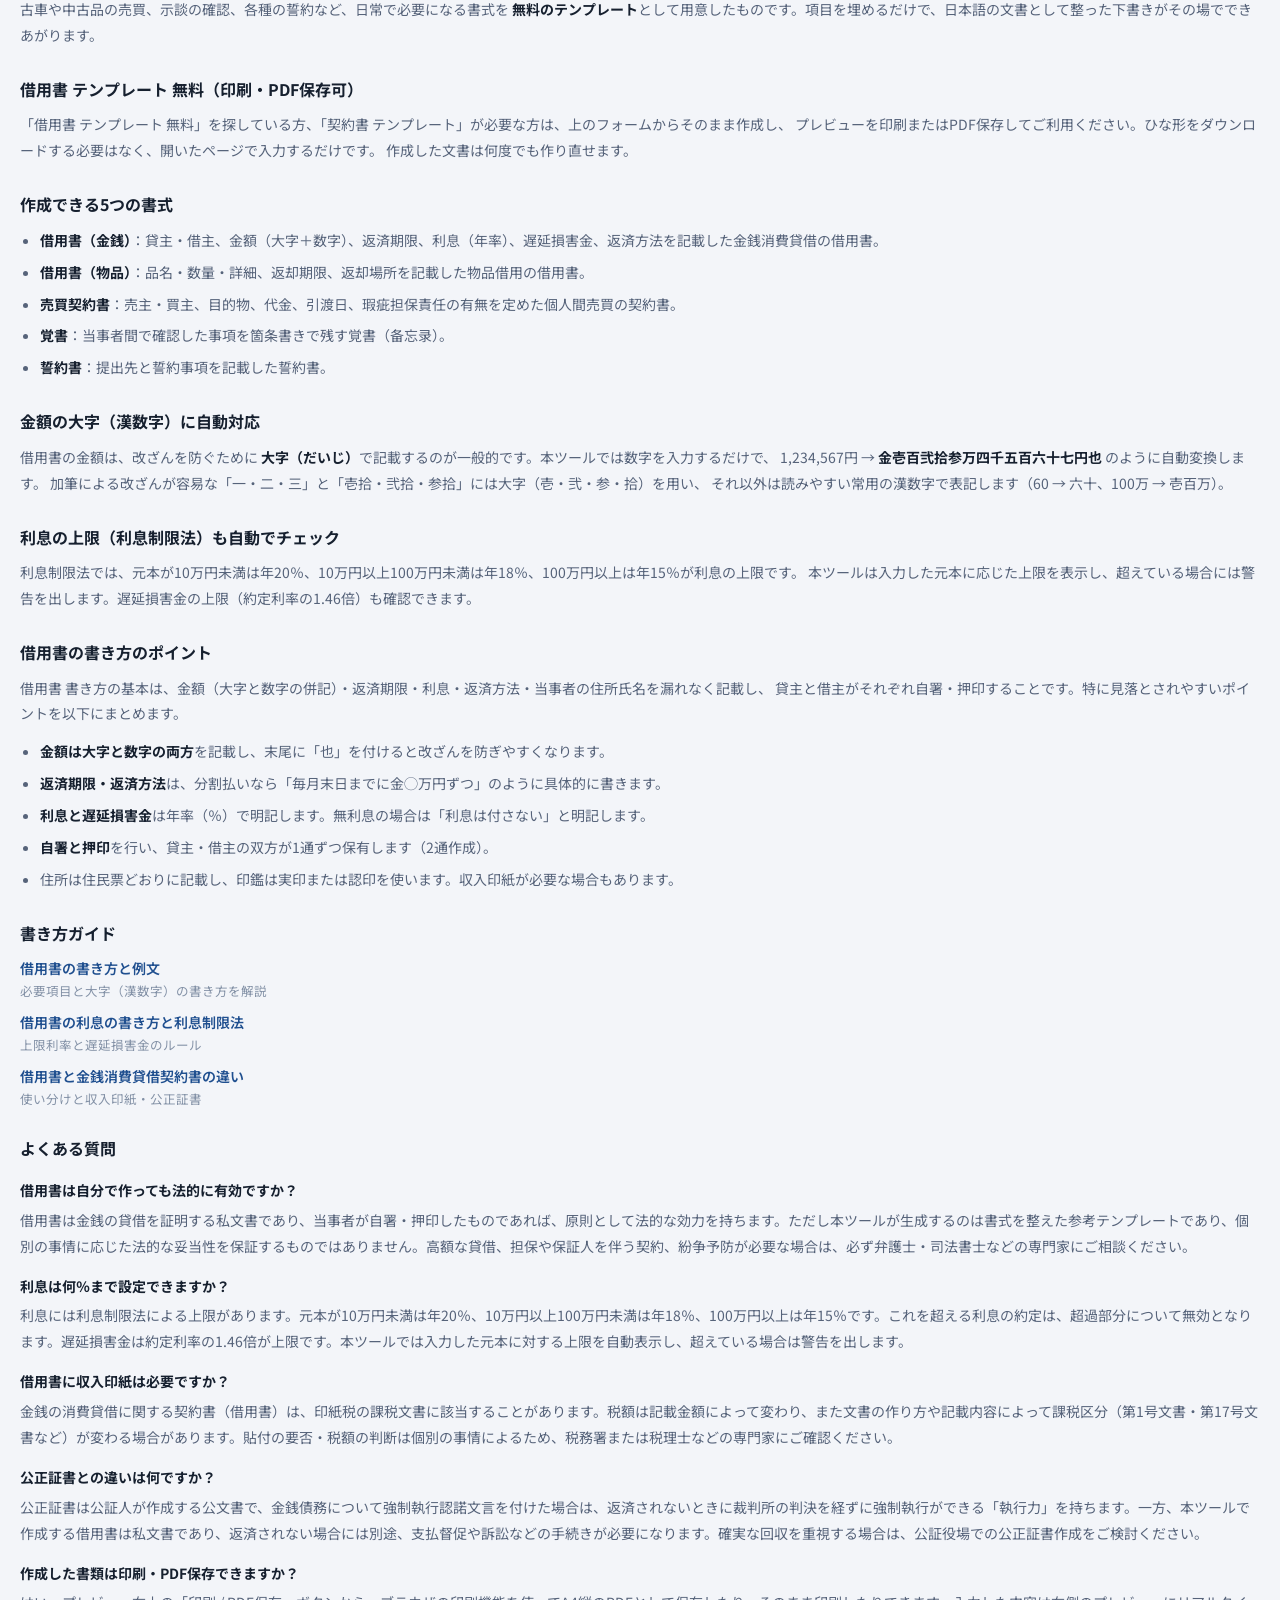
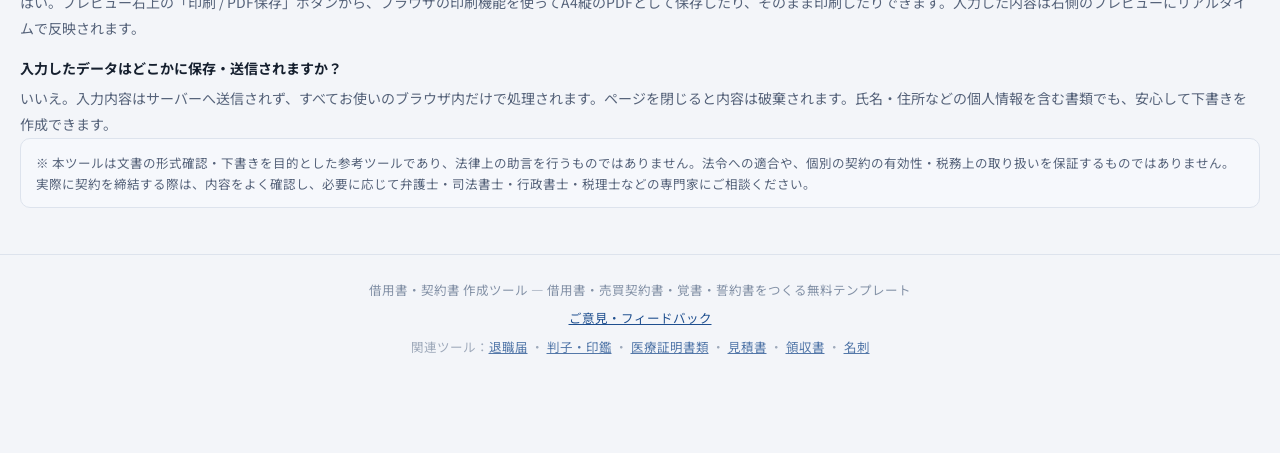
==== commit 96499c35: "内容层：新增書き方ガイド教程页3篇+首页入口+sitemap" ====
--- a/index.html
+++ b/index.html
@@ -250,6 +250,13 @@
       <li>住所は住民票どおりに記載し、印鑑は実印または認印を使います。収入印紙が必要な場合もあります。</li>
     </ul>
 
+    <h3>書き方ガイド</h3>
+    <ul class="seo-list" style="list-style:none;padding-left:0;">
+      <li style="margin-bottom:9px;"><a href="kakikata.html" style="color:var(--c-accent);font-weight:600;text-decoration:none;">借用書の書き方と例文</a><span style="display:block;font-size:12.5px;color:var(--c-text-faint);font-weight:400;line-height:1.5;">必要項目と大字（漢数字）の書き方を解説</span></li>
+      <li style="margin-bottom:9px;"><a href="risoku.html" style="color:var(--c-accent);font-weight:600;text-decoration:none;">借用書の利息の書き方と利息制限法</a><span style="display:block;font-size:12.5px;color:var(--c-text-faint);font-weight:400;line-height:1.5;">上限利率と遅延損害金のルール</span></li>
+      <li style="margin-bottom:9px;"><a href="kinsen-shohitai.html" style="color:var(--c-accent);font-weight:600;text-decoration:none;">借用書と金銭消費貸借契約書の違い</a><span style="display:block;font-size:12.5px;color:var(--c-text-faint);font-weight:400;line-height:1.5;">使い分けと収入印紙・公正証書</span></li>
+    </ul>
+
     <h3>よくある質問</h3>
     <dl class="faq">
       <dt>借用書は自分で作っても法的に有効ですか？</dt>
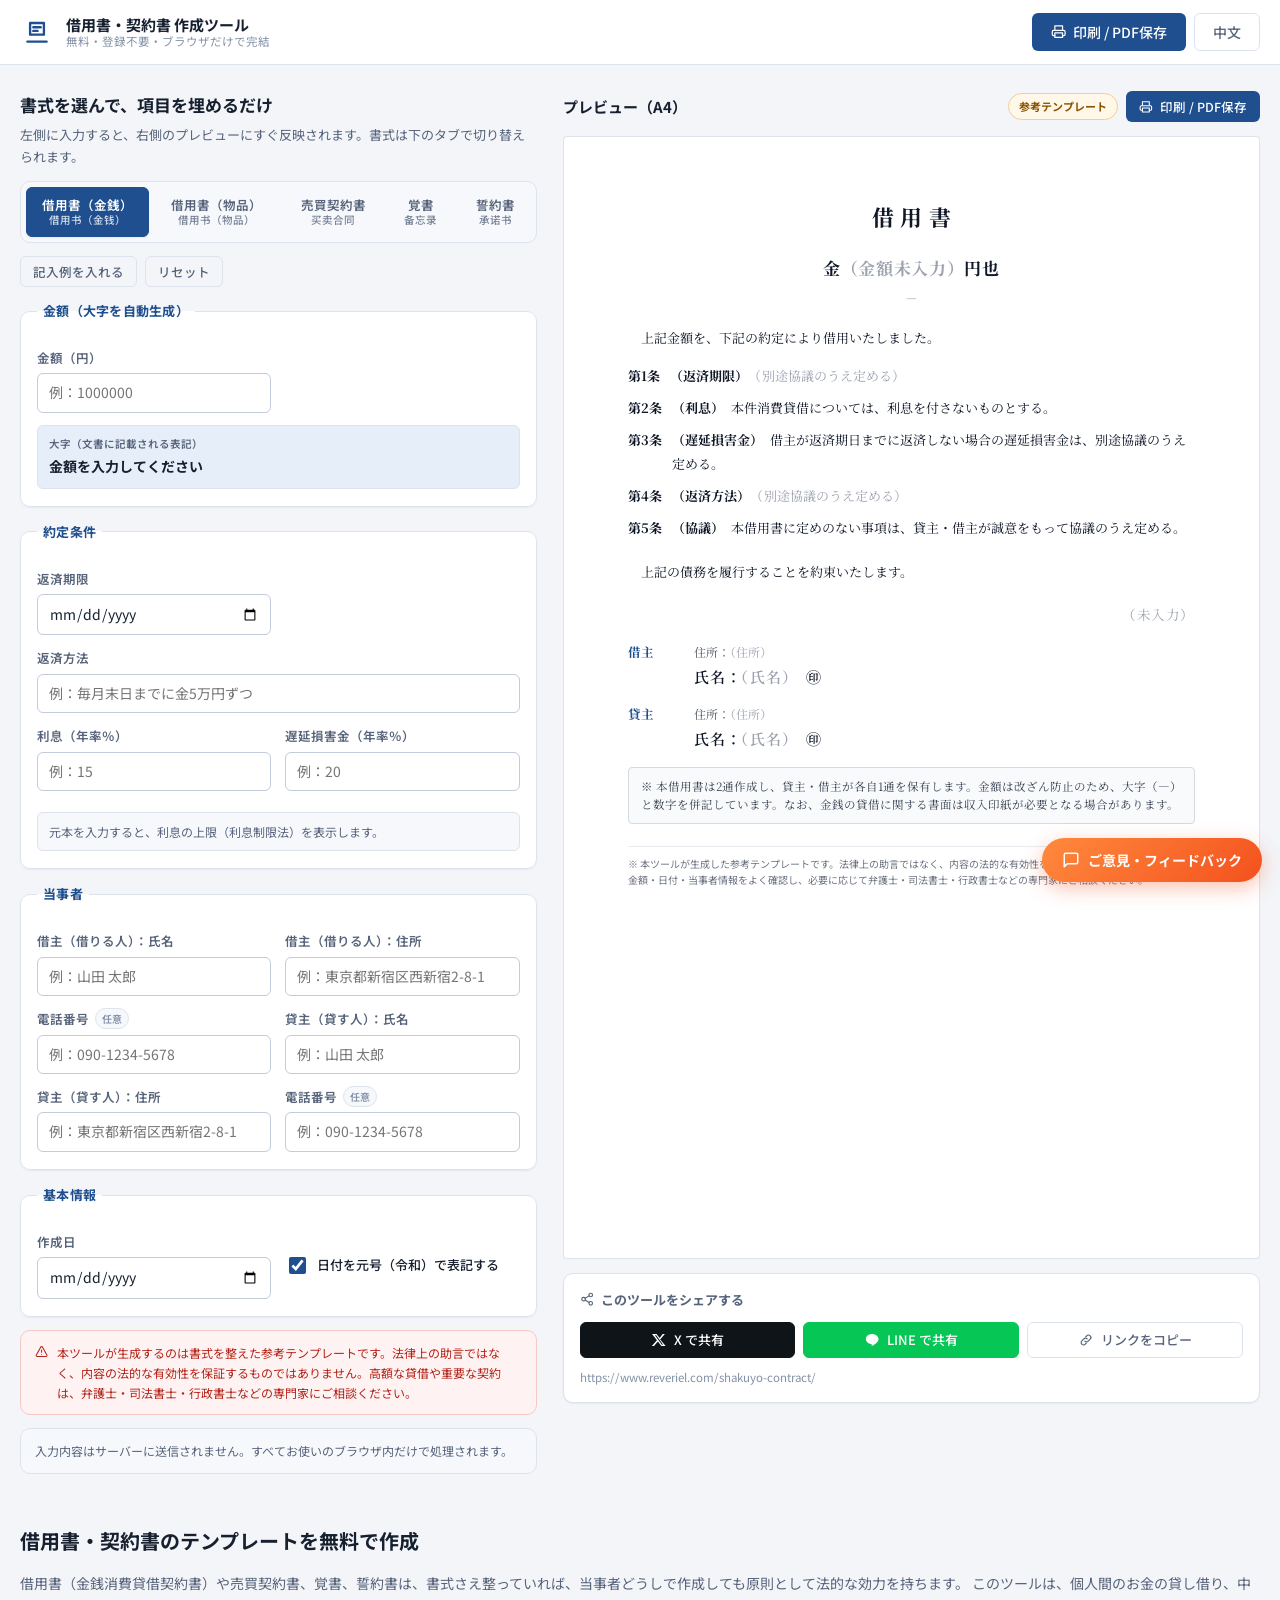
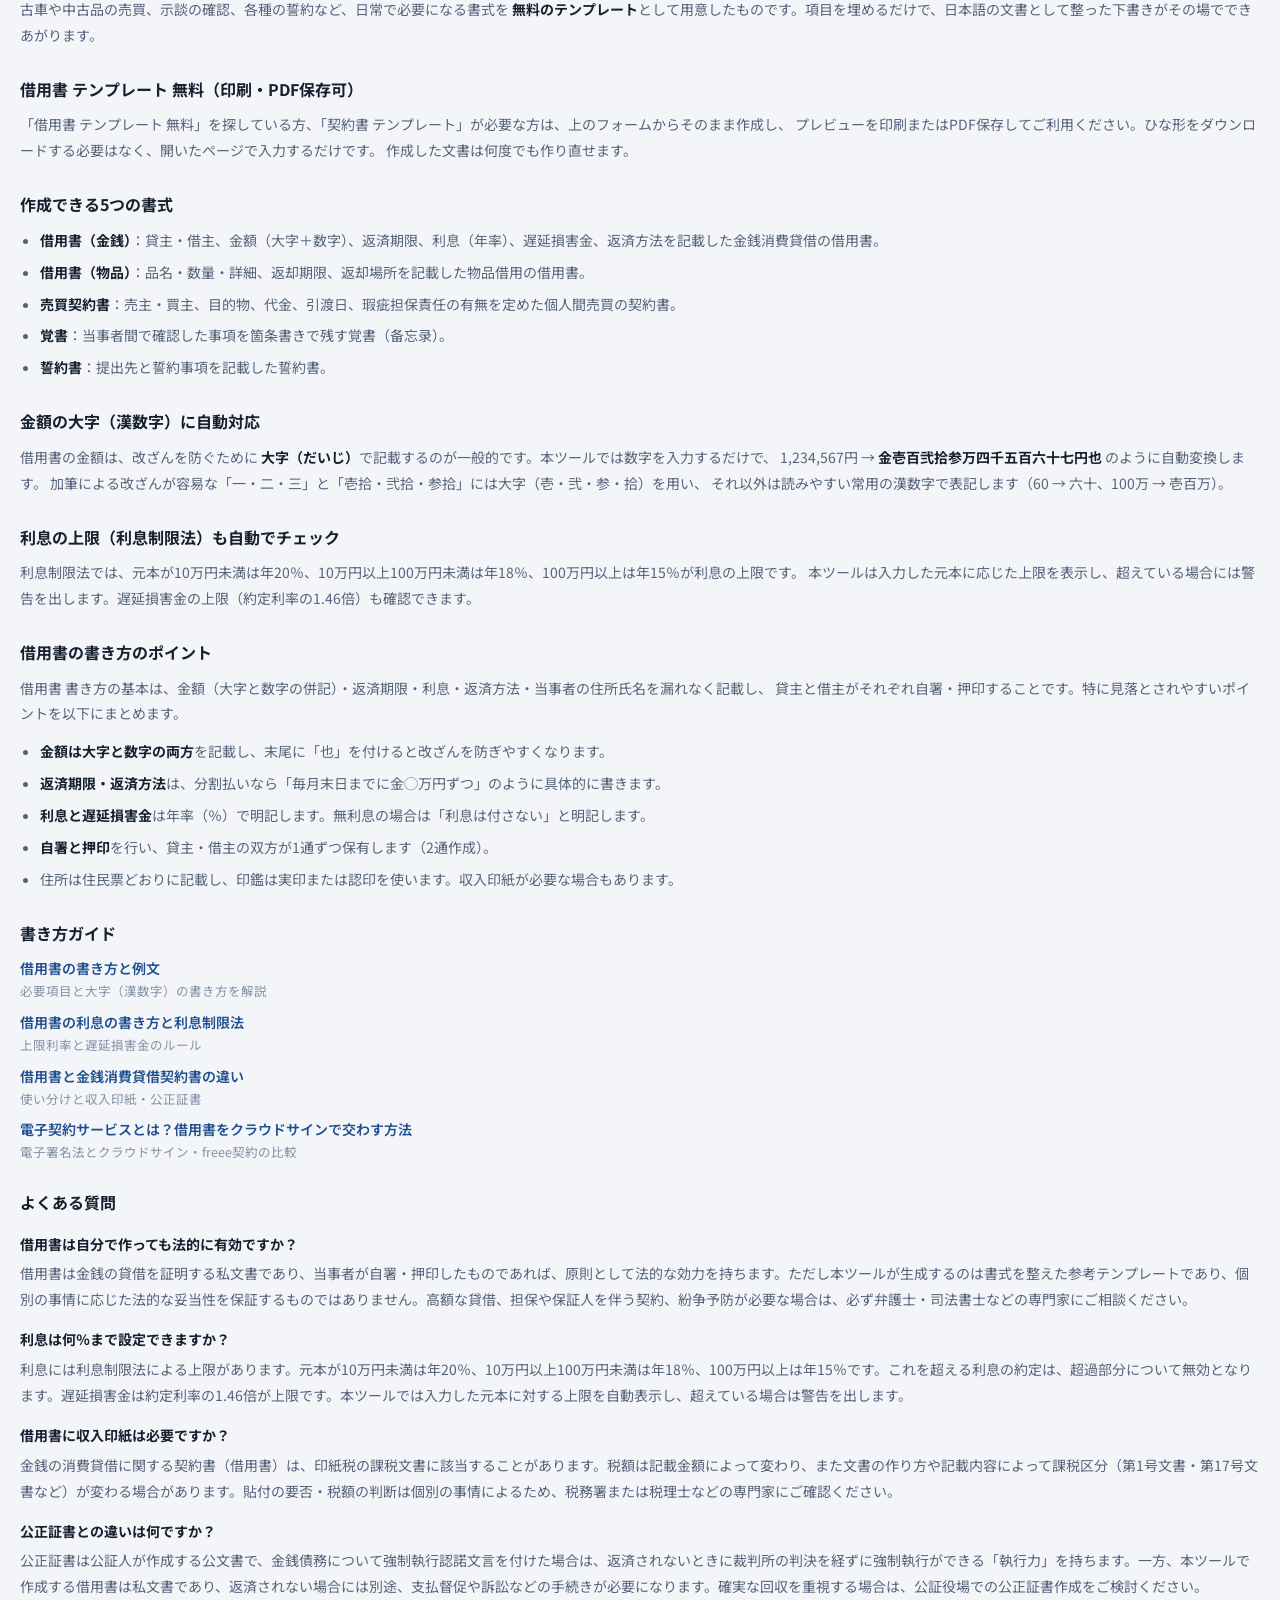
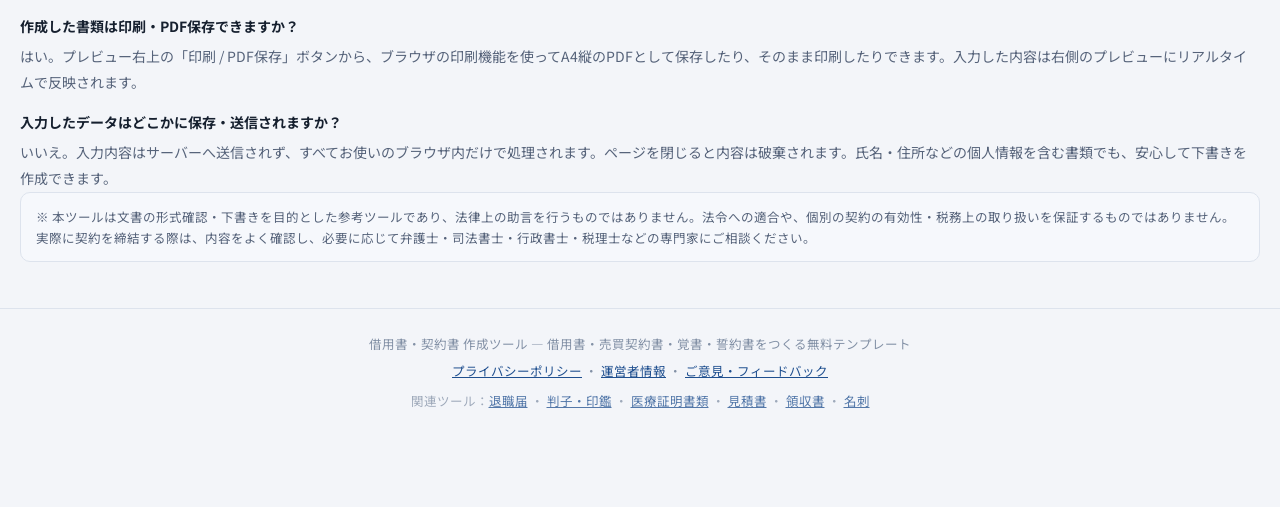
==== commit 69200690: "PM迭代：补隐私政策/运营者信息/SEO教程页+联盟区块+跨站CTA按钮配色修复" ====
--- a/index.html
+++ b/index.html
@@ -255,6 +255,7 @@
       <li style="margin-bottom:9px;"><a href="kakikata.html" style="color:var(--c-accent);font-weight:600;text-decoration:none;">借用書の書き方と例文</a><span style="display:block;font-size:12.5px;color:var(--c-text-faint);font-weight:400;line-height:1.5;">必要項目と大字（漢数字）の書き方を解説</span></li>
       <li style="margin-bottom:9px;"><a href="risoku.html" style="color:var(--c-accent);font-weight:600;text-decoration:none;">借用書の利息の書き方と利息制限法</a><span style="display:block;font-size:12.5px;color:var(--c-text-faint);font-weight:400;line-height:1.5;">上限利率と遅延損害金のルール</span></li>
       <li style="margin-bottom:9px;"><a href="kinsen-shohitai.html" style="color:var(--c-accent);font-weight:600;text-decoration:none;">借用書と金銭消費貸借契約書の違い</a><span style="display:block;font-size:12.5px;color:var(--c-text-faint);font-weight:400;line-height:1.5;">使い分けと収入印紙・公正証書</span></li>
+      <li style="margin-bottom:9px;"><a href="denshi-keiyaku.html" style="color:var(--c-accent);font-weight:600;text-decoration:none;">電子契約サービスとは？借用書をクラウドサインで交わす方法</a><span style="display:block;font-size:12.5px;color:var(--c-text-faint);font-weight:400;line-height:1.5;">電子署名法とクラウドサイン・freee契約の比較</span></li>
     </ul>
 
     <h3>よくある質問</h3>
@@ -287,7 +288,7 @@
 <footer class="site-footer no-print">
   <div class="wrap">
     <p data-i18n="footerText">借用書・契約書 作成ツール — 借用書・売買契約書・覚書・誓約書をつくる無料テンプレート</p>
-    <p><a href="https://docs.google.com/forms/d/e/1FAIpQLSfHGUfgAlViT3TFiVtJi_EpJ4ioUpd9oGyaJ7rehEV-gBH_PA/viewform?usp=pp_url&amp;entry.1745177199=%E5%80%9F%E7%94%A8%E6%9B%B8" target="_blank" rel="noopener">ご意見・フィードバック</a></p>
+    <p><a href="privacy.html">プライバシーポリシー</a> ・ <a href="company.html">運営者情報</a> ・ <a href="https://docs.google.com/forms/d/e/1FAIpQLSfHGUfgAlViT3TFiVtJi_EpJ4ioUpd9oGyaJ7rehEV-gBH_PA/viewform?usp=pp_url&amp;entry.1745177199=%E5%80%9F%E7%94%A8%E6%9B%B8" target="_blank" rel="noopener">ご意見・フィードバック</a></p>
     <p style="margin-top:8px;font-size:12.5px;opacity:.75;">関連ツール：<a href="https://www.reveriel.com/taishoku-form/">退職届</a> ・ <a href="https://www.reveriel.com/hanko-generator/">判子・印鑑</a> ・ <a href="https://www.reveriel.com/iryo-shomei-pdf/">医療証明書類</a> ・ <a href="https://www.reveriel.com/mitsumori-pdf/">見積書</a> ・ <a href="https://www.reveriel.com/ryoshusho-pdf/">領収書</a> ・ <a href="https://www.reveriel.com/meishi-generator/">名刺</a></p>
   </div>
 </footer>
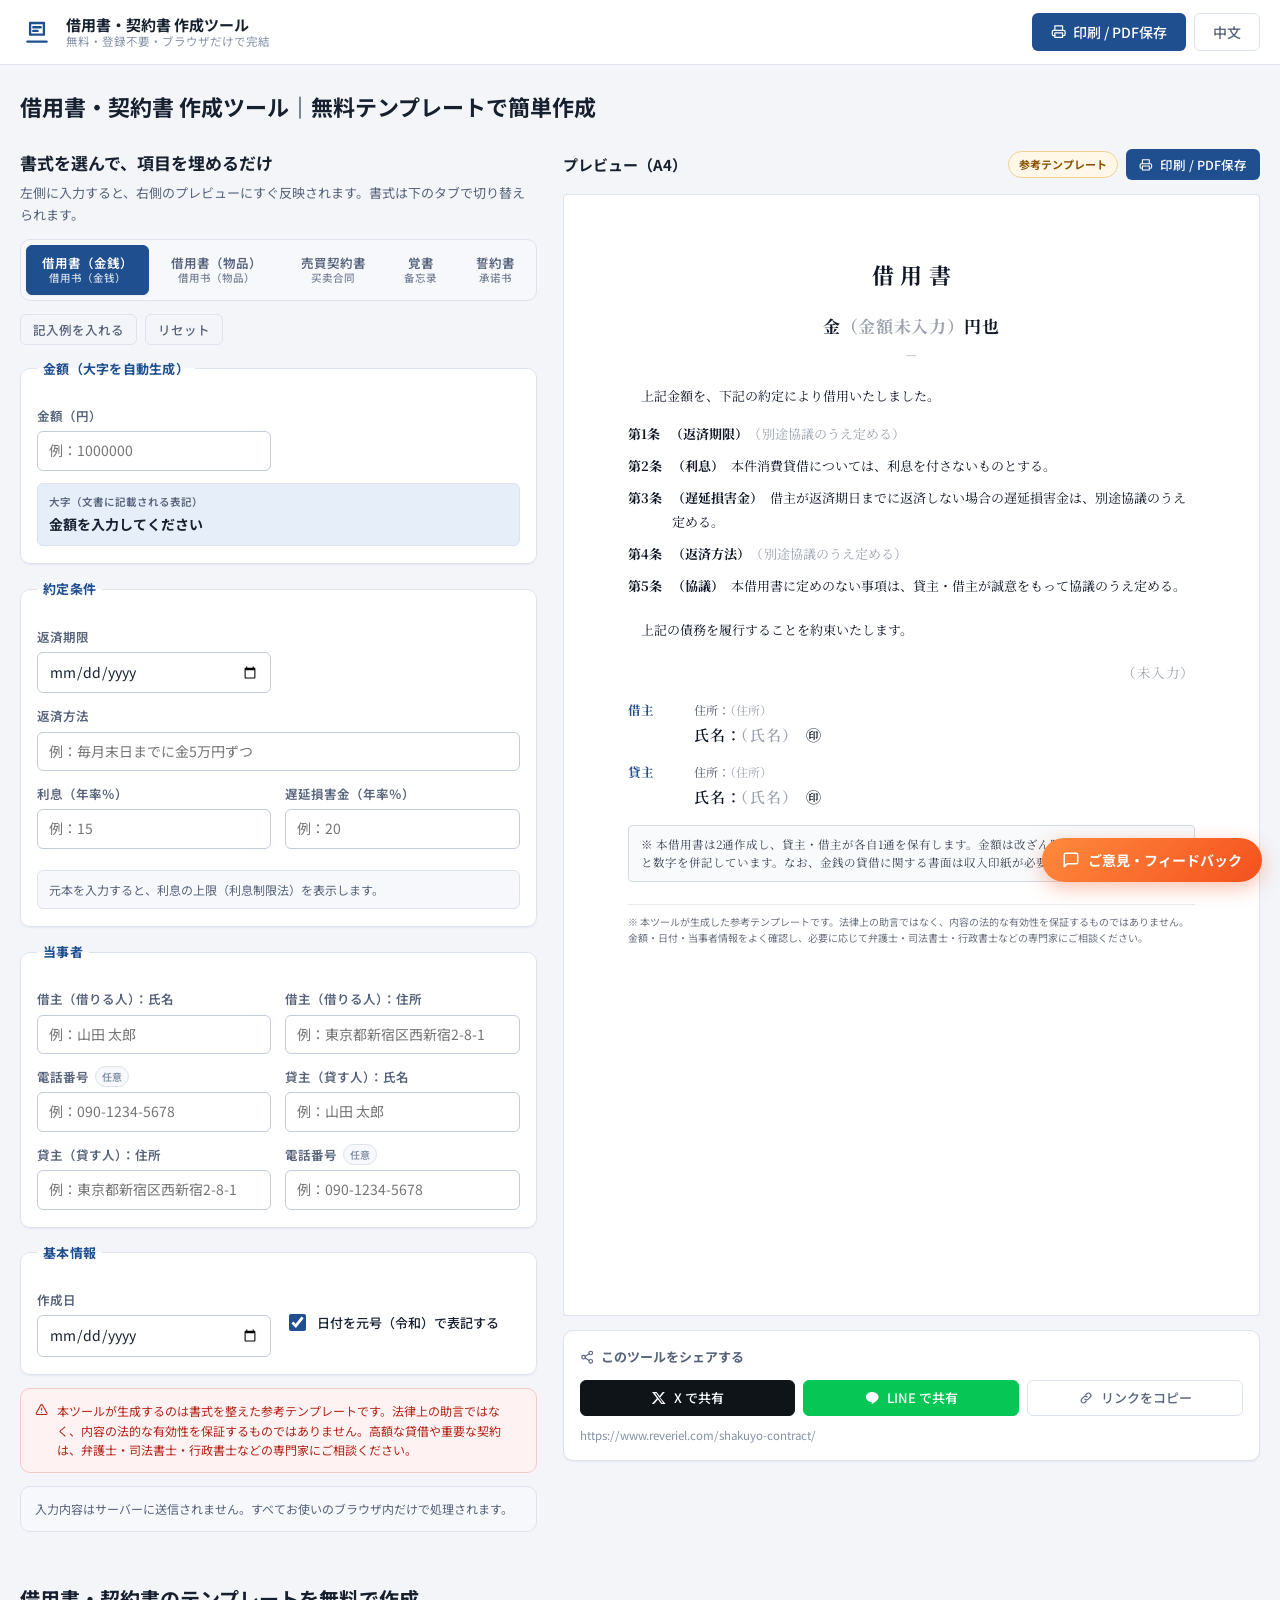
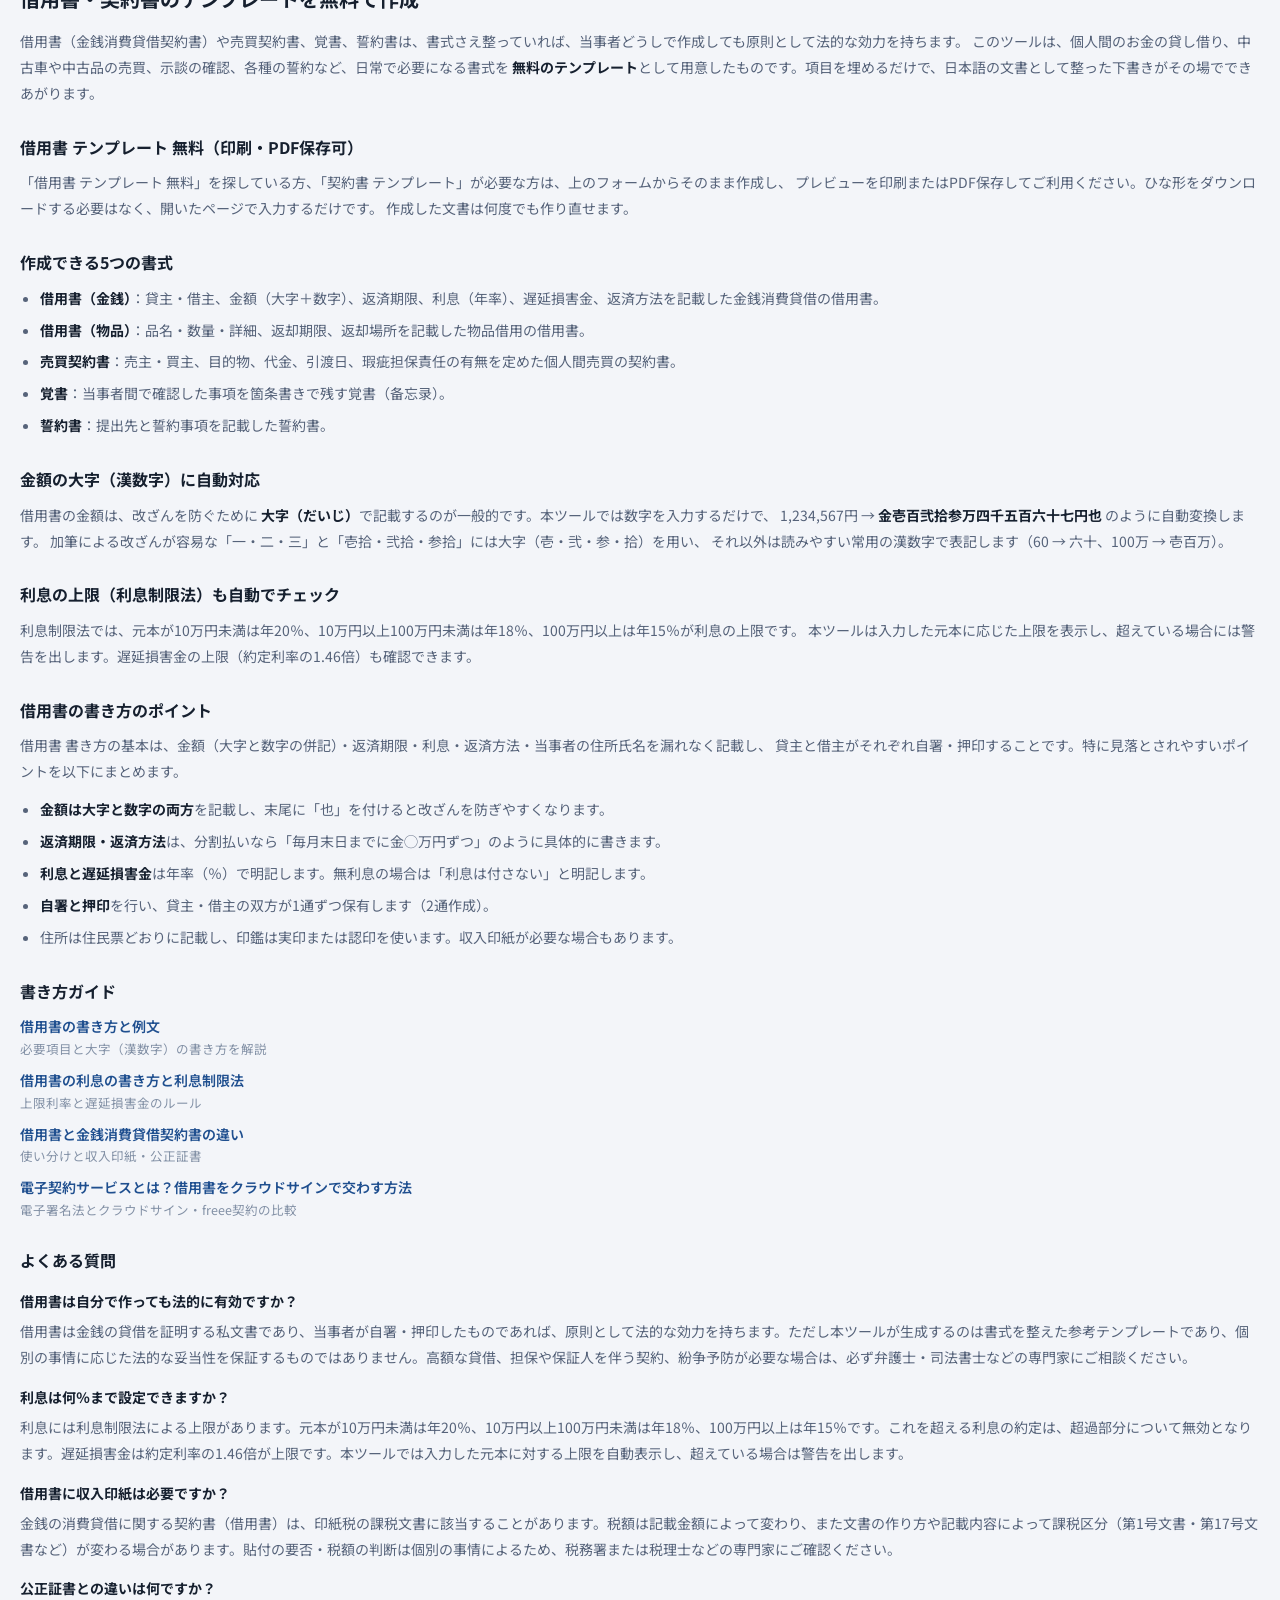
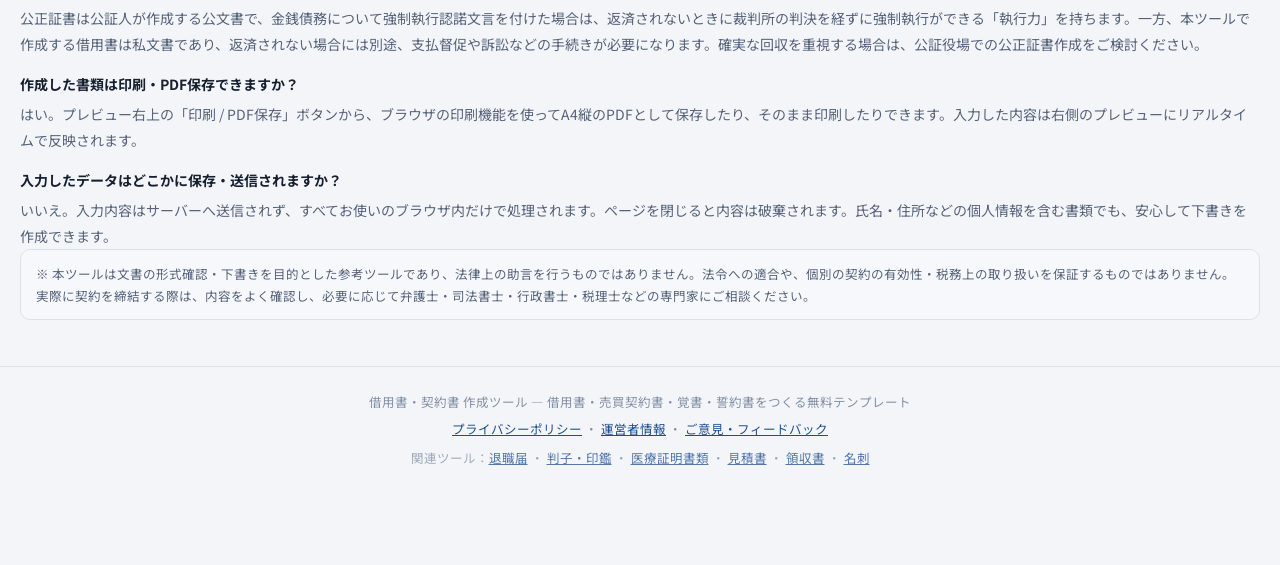
==== commit c179a483: "SEO：首页补唯一可见的<h1>（含核心关键词）" ====
--- a/index.html
+++ b/index.html
@@ -130,6 +130,7 @@
 </header>
 
 <main class="wrap">
+  <h1 class="page-title">借用書・契約書 作成ツール｜無料テンプレートで簡単作成</h1>
   <div class="layout">
 
     <!-- ============ 入力フォーム ============ -->
--- a/style.css
+++ b/style.css
@@ -157,6 +157,14 @@
 
 /* ---------------- レイアウト ---------------- */
 
+.page-title {
+  margin: 26px 0 0;
+  font-size: 22px;
+  line-height: 1.45;
+  font-weight: 700;
+  color: var(--c-text);
+}
+
 .layout {
   display: grid;
   grid-template-columns: minmax(360px, 1fr) minmax(0, 1.35fr);
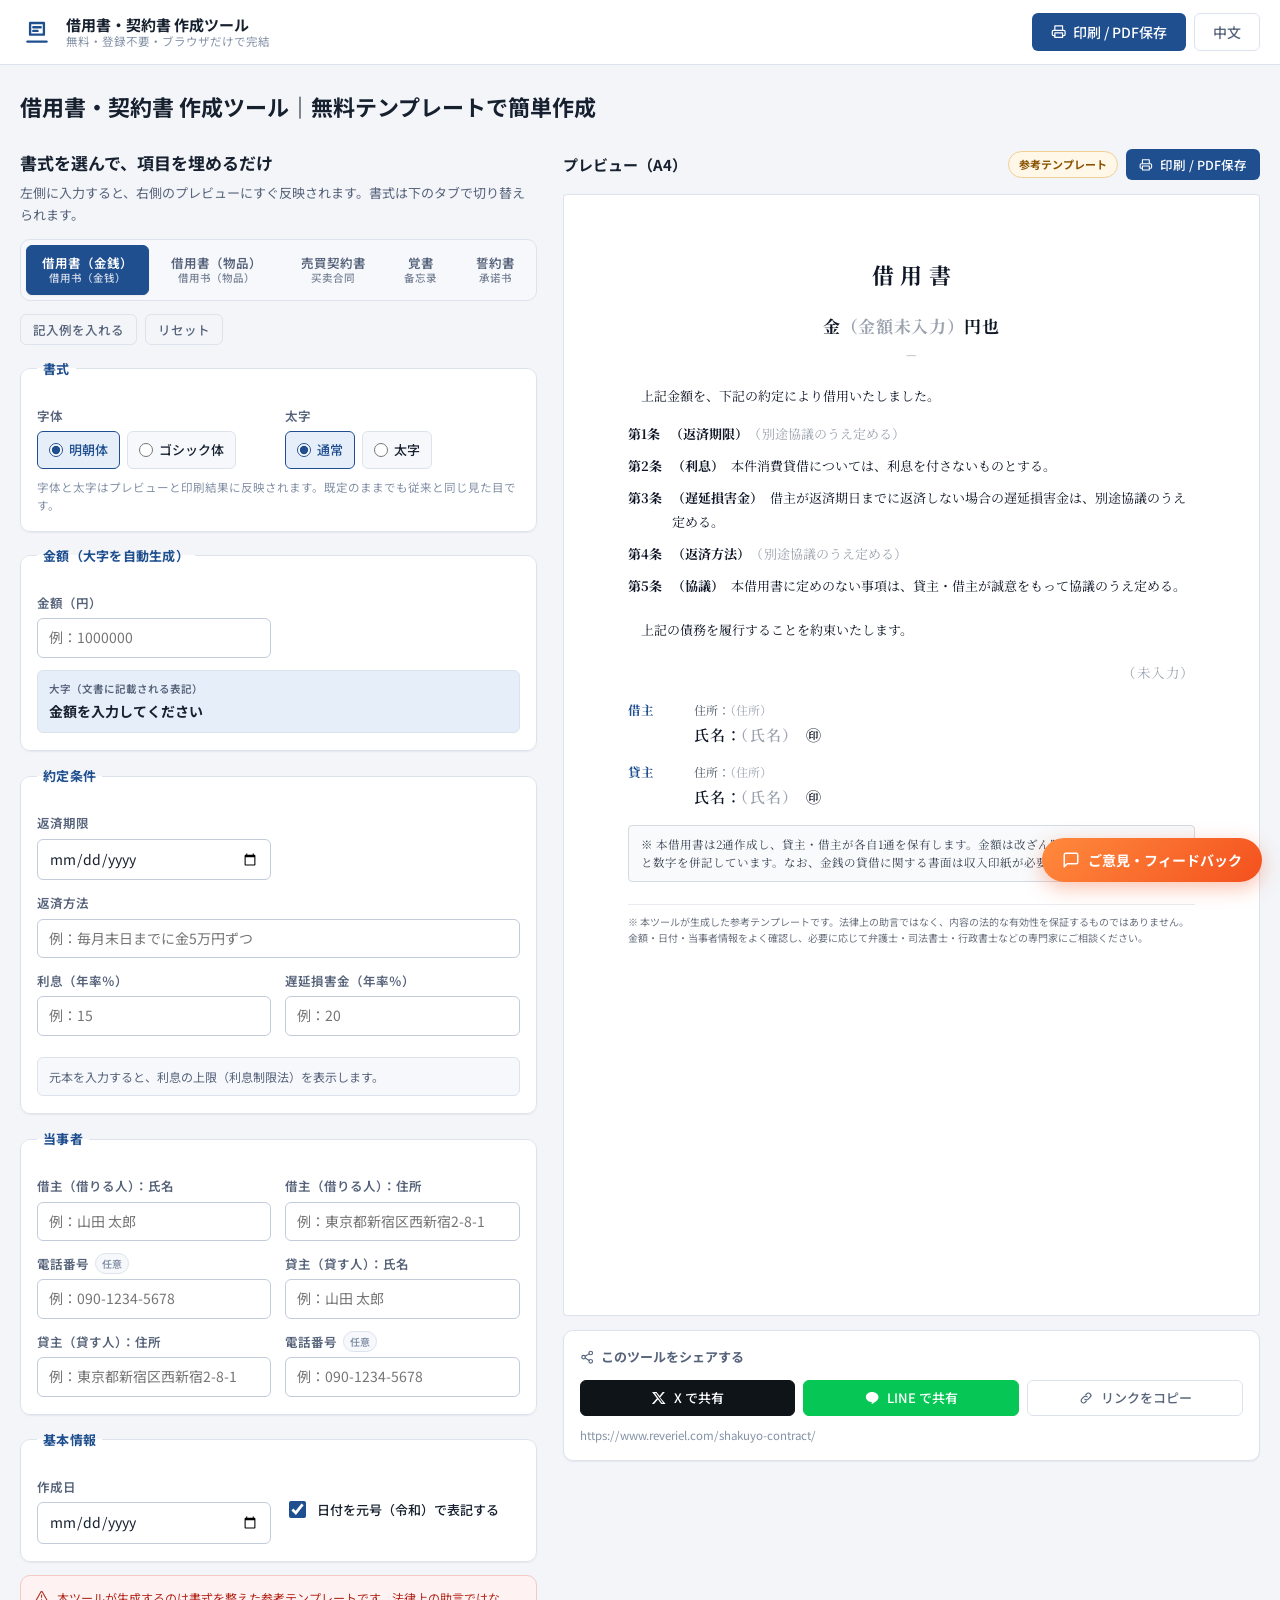
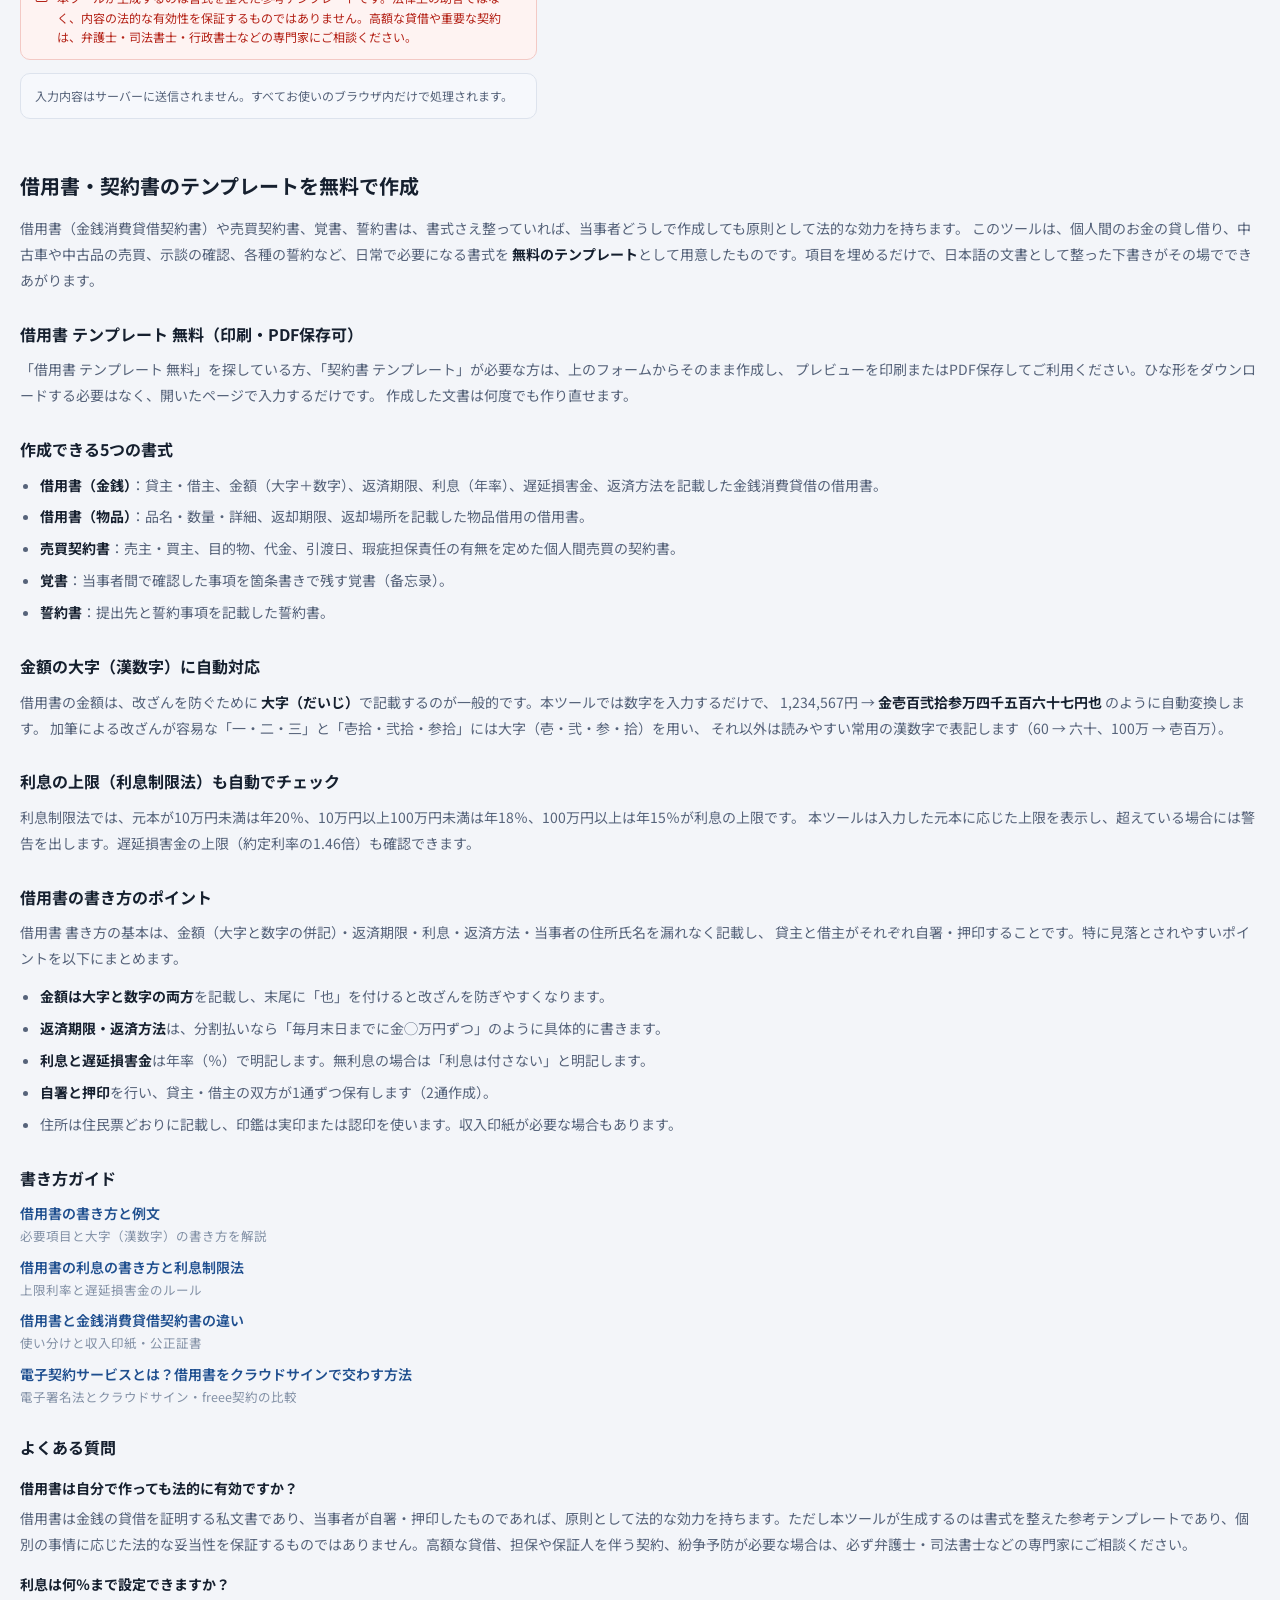
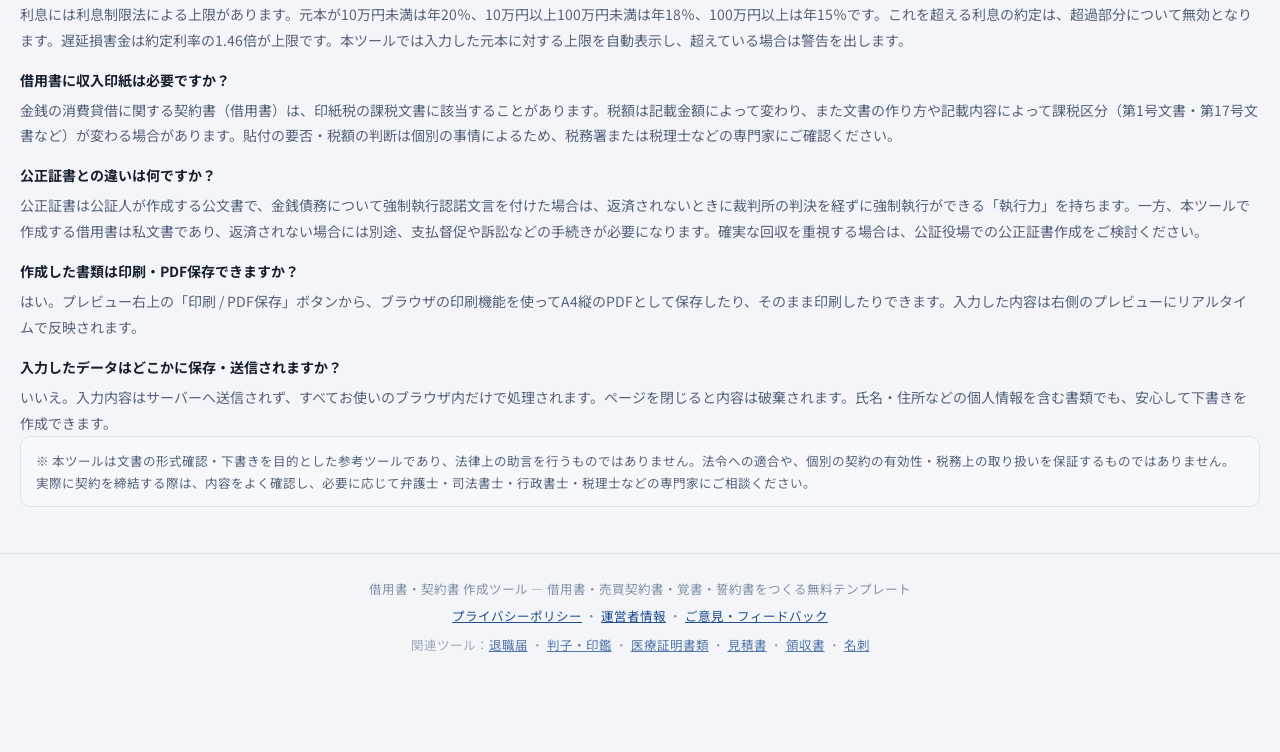
==== commit 412c29fb: "書式控件：字体（明朝／ゴシック）・太字のカスタマイズを追加" ====
--- a/index.html
+++ b/index.html
@@ -147,6 +147,27 @@
         <button class="btn btn-ghost btn-sm" id="resetBtn" type="button" data-i18n="btnReset">リセット</button>
       </div>
 
+      <fieldset class="fieldset">
+        <legend data-i18n="legendFormat">書式</legend>
+        <div class="grid">
+          <div class="fld">
+            <label id="fmtFontLabel" data-i18n="lblFont">字体</label>
+            <div class="fmt-row" role="radiogroup" aria-labelledby="fmtFontLabel">
+              <label><input type="radio" name="docFont" value="mincho" checked><span data-i18n="optMincho">明朝体</span></label>
+              <label><input type="radio" name="docFont" value="gothic"><span data-i18n="optGothic">ゴシック体</span></label>
+            </div>
+          </div>
+          <div class="fld">
+            <label id="fmtWeightLabel" data-i18n="lblWeight">太字</label>
+            <div class="fmt-row" role="radiogroup" aria-labelledby="fmtWeightLabel">
+              <label><input type="radio" name="docWeight" value="normal" checked><span data-i18n="optNormal">通常</span></label>
+              <label><input type="radio" name="docWeight" value="bold"><span data-i18n="optBold">太字</span></label>
+            </div>
+          </div>
+        </div>
+        <p class="fmt-help" data-i18n="helpFormat">字体と太字はプレビューと印刷結果に反映されます。既定のままでも従来と同じ見た目です。</p>
+      </fieldset>
+
       <form id="docForm" class="doc-form" autocomplete="off"></form>
 
       <p class="legal-note" id="legalNote">
--- a/style.css
+++ b/style.css
@@ -433,6 +433,55 @@
   overflow: hidden;
 }
 
+/* 書式: 字体（紙面ルートに class を付与。印刷時もそのまま継承される） */
+.paper.font-mincho { font-family: var(--font-doc); }
+/* 既定の紙面は明朝。ゴシックを選んだときだけ sans に切り替える */
+.paper.font-gothic { font-family: var(--font); }
+
+/* 書式: 太字（紙面全体の基準ウェイト。見出し等の個別指定はそのまま活かす） */
+.paper.weight-bold { font-weight: 700; }
+
+/* 書式フィールド（字体・太字）のセグメント */
+.fld .fmt-row { display: flex; flex-wrap: wrap; gap: 7px; }
+
+.fld .fmt-row label {
+  display: inline-flex;
+  align-items: center;
+  gap: 6px;
+  margin: 0;
+  padding: 7px 11px;
+  font-size: 13px;
+  font-weight: 500;
+  color: var(--c-text);
+  background: var(--c-surface-2);
+  border: 1px solid var(--c-border);
+  border-radius: var(--radius-sm);
+  cursor: pointer;
+  transition: background-color .15s, border-color .15s, color .15s;
+}
+
+.fld .fmt-row label:hover { border-color: var(--c-border-strong); }
+
+.fld .fmt-row label:has(input:checked) {
+  color: var(--c-accent);
+  background: var(--c-accent-soft);
+  border-color: var(--c-accent);
+}
+
+.fld .fmt-row input[type="radio"] {
+  width: 14px;
+  height: 14px;
+  margin: 0;
+  accent-color: var(--c-accent);
+}
+
+.fmt-help {
+  margin: 10px 0 0;
+  font-size: 11.5px;
+  color: var(--c-text-faint);
+  line-height: 1.5;
+}
+
 /* ---------------- 文書本体 ---------------- */
 
 .doc-title {
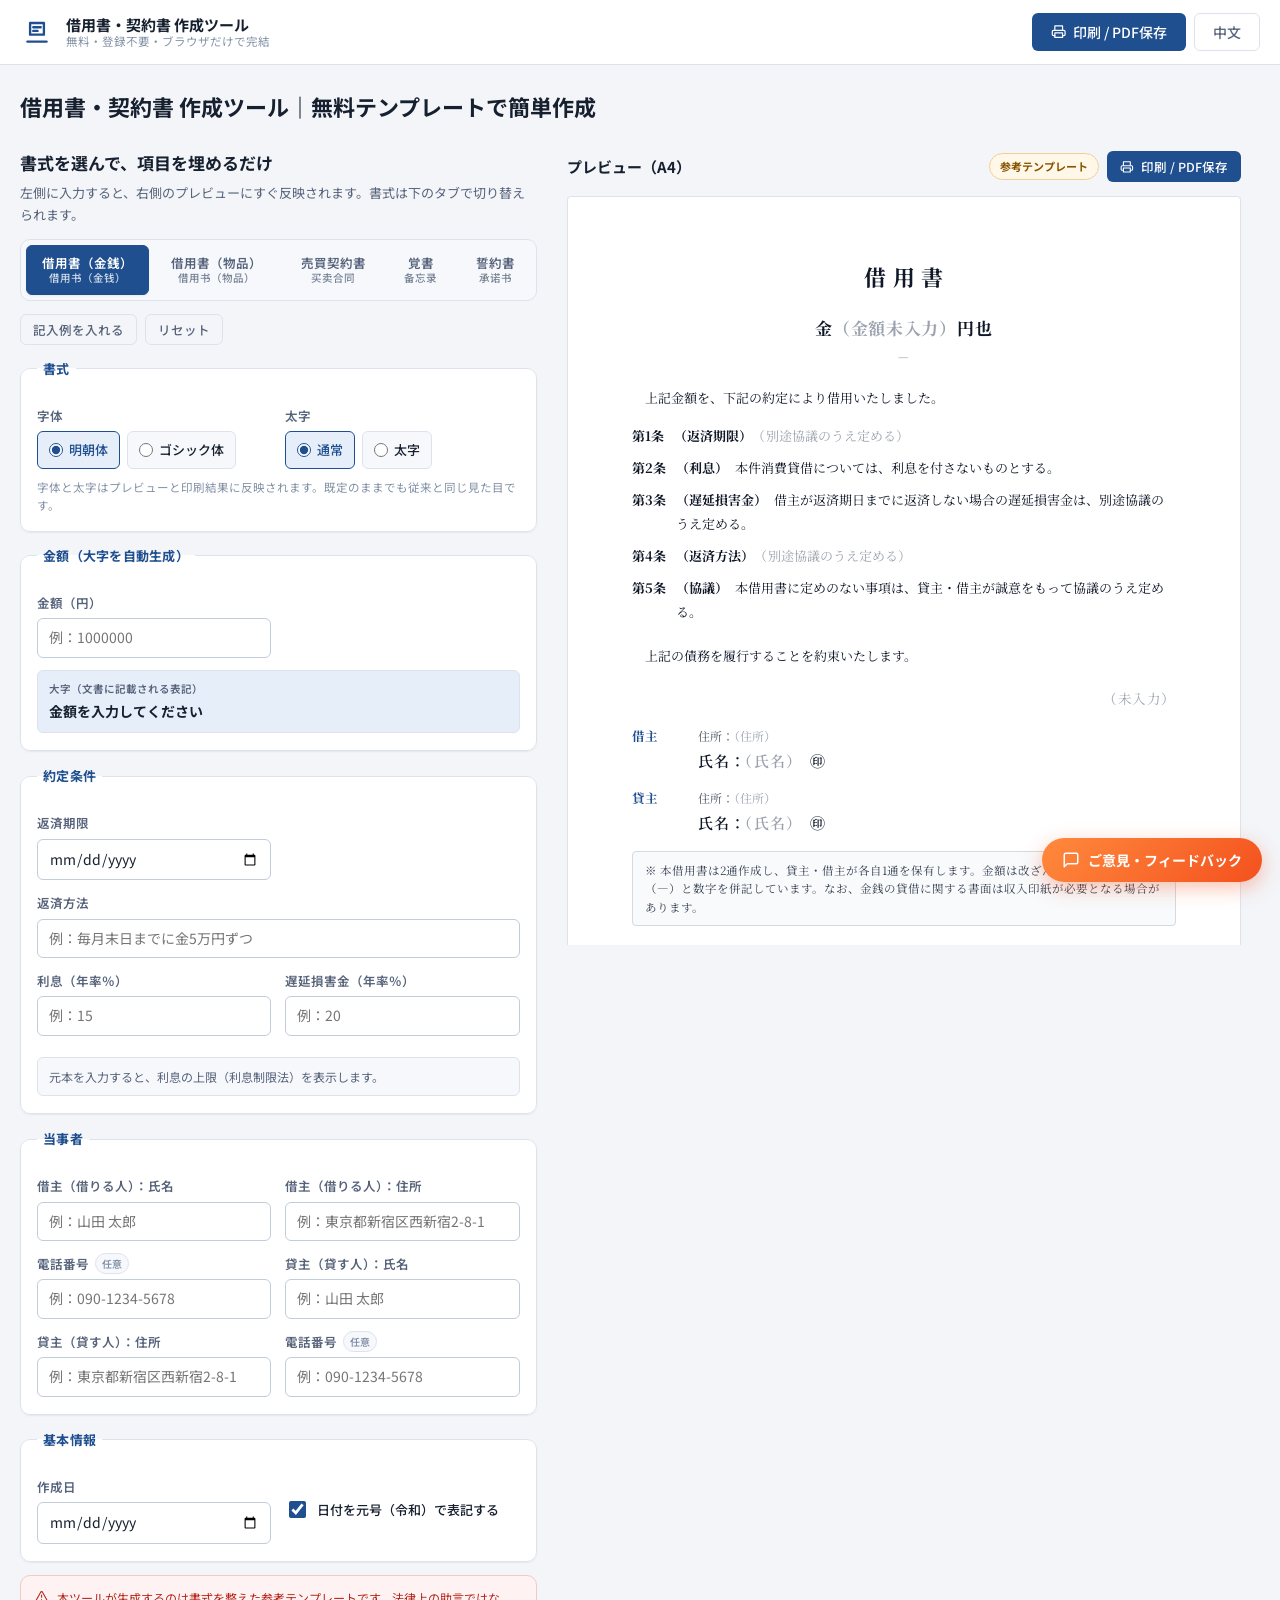
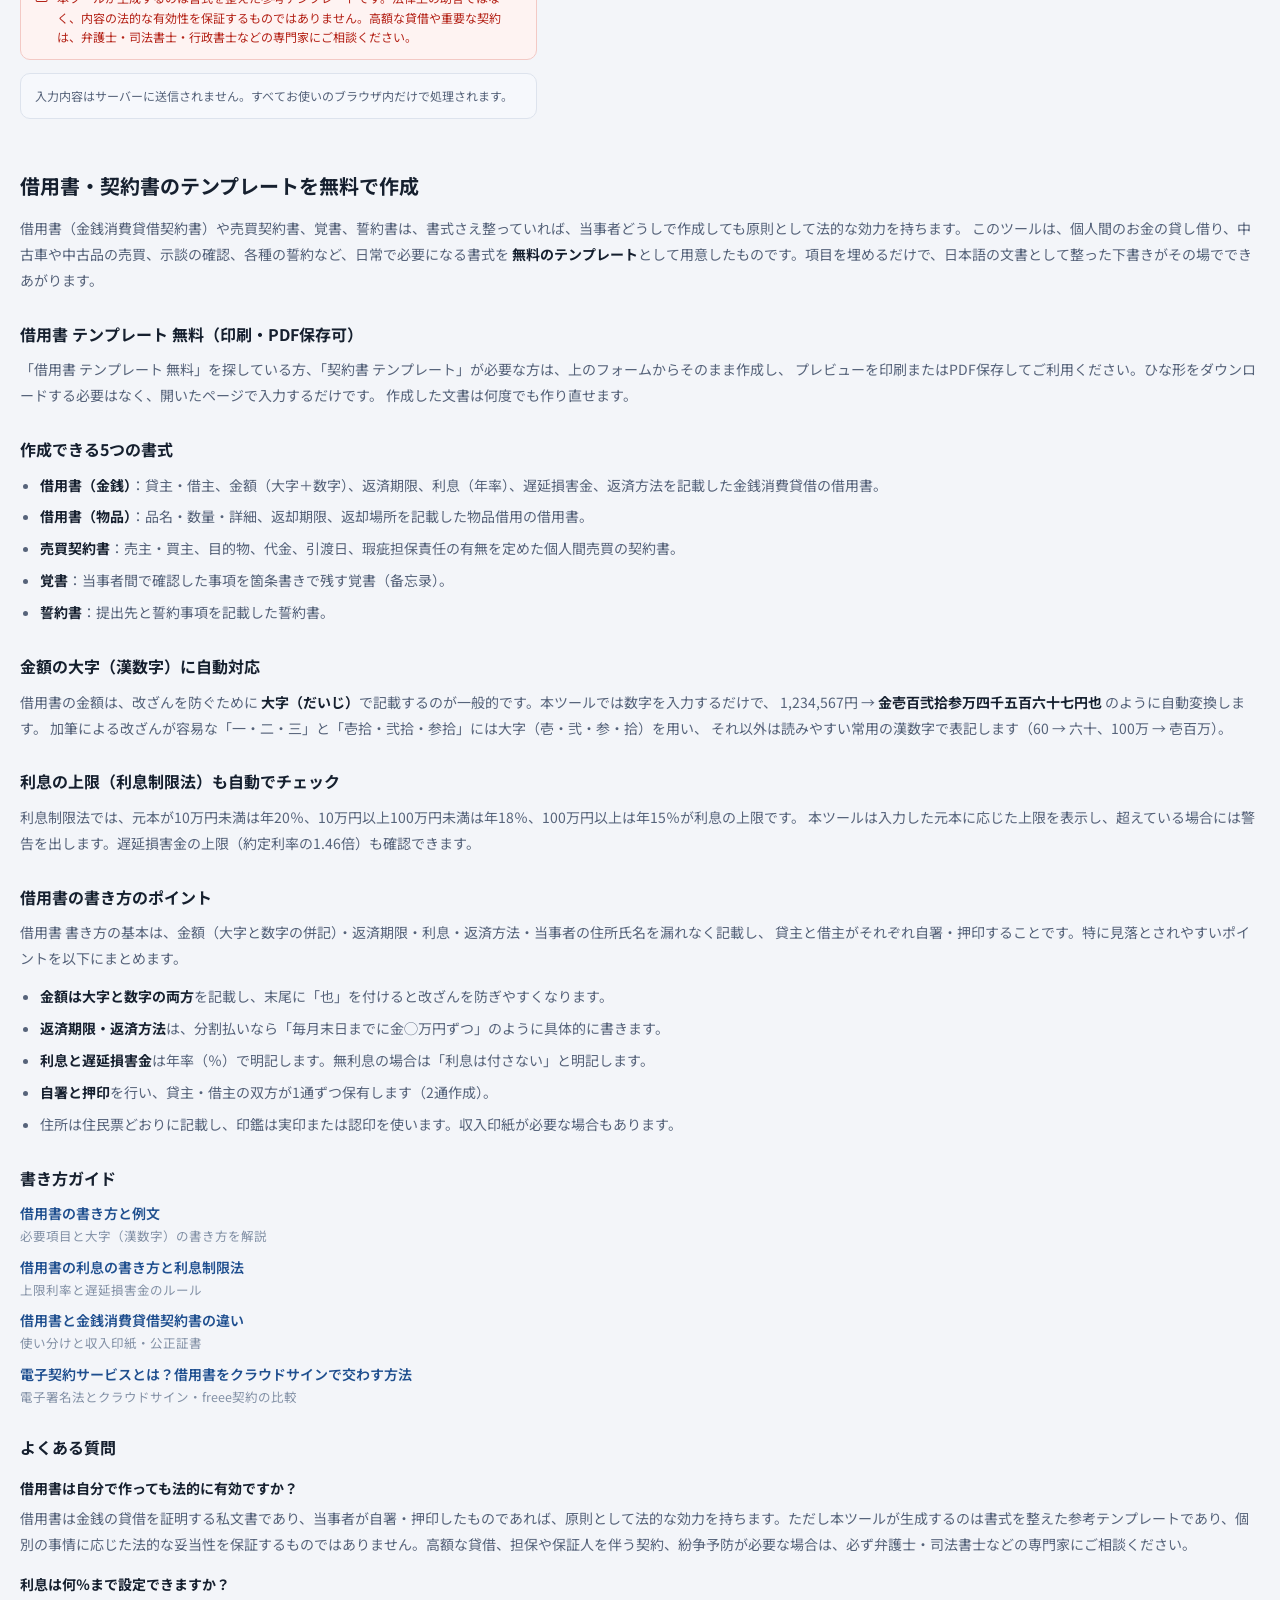
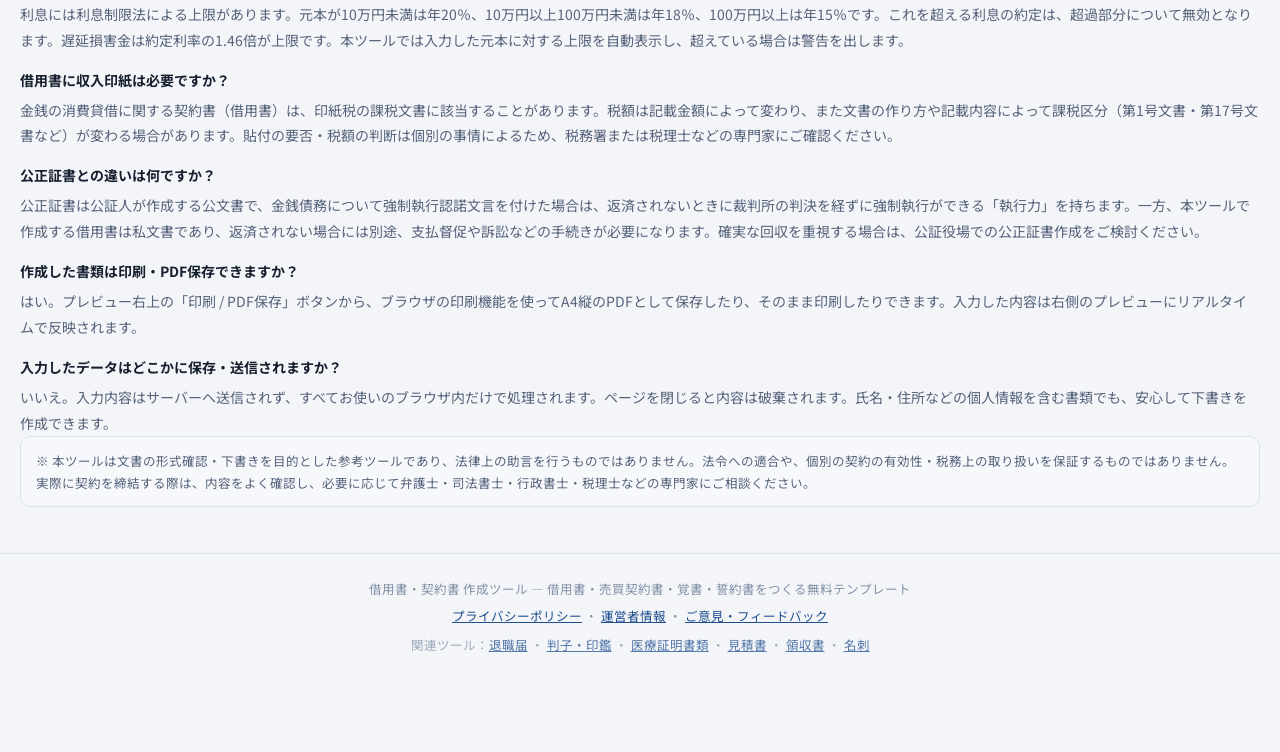
==== commit aef015c0: "匿名1タップ反馈を追加（印刷後に表示／GAS未設定時は待機）" ====
--- a/index.html
+++ b/index.html
@@ -321,5 +321,6 @@
   <svg viewBox="0 0 24 24" fill="none" stroke="currentColor" stroke-width="2" stroke-linecap="round" stroke-linejoin="round" aria-hidden="true"><path d="M21 15a2 2 0 0 1-2 2H7l-4 4V5a2 2 0 0 1 2-2h14a2 2 0 0 1 2 2z"/></svg>
   <span>ご意見・フィードバック</span>
 </a>
+<script src="feedback.js" defer></script>
 </body>
 </html>
--- a/style.css
+++ b/style.css
@@ -388,7 +388,30 @@
 
 /* ---------------- プレビュー ---------------- */
 
-.preview-pane { display: flex; flex-direction: column; gap: 14px; }
+.preview-pane {
+  display: flex;
+  flex-direction: column;
+  gap: 14px;
+  position: sticky;
+  top: 88px;
+  align-self: start;
+  max-height: calc(100vh - 104px);
+  overflow-y: auto;
+  padding: 2px 4px 16px;
+  scrollbar-gutter: stable;
+}
+
+/* 紙面・共有ブロックは縮めず、プレビュー枠の中で縦スクロールさせる */
+.preview-pane > * { flex: none; }
+
+@media (max-width: 1080px) {
+  .preview-pane {
+    position: static;
+    max-height: none;
+    overflow: visible;
+    padding: 0;
+  }
+}
 
 .preview-bar {
   display: flex;
@@ -760,6 +783,7 @@
     gap: 0 !important;
     position: static !important;
     overflow: visible !important;
+    max-height: none !important;
     box-shadow: none !important;
     border: 0 !important;
     background: transparent !important;
@@ -767,6 +791,7 @@
 
   /* 印刷しない要素 */
   .no-print,
+  .page-title,
   .feedback-fab,
   .site-header,
   .form-pane,
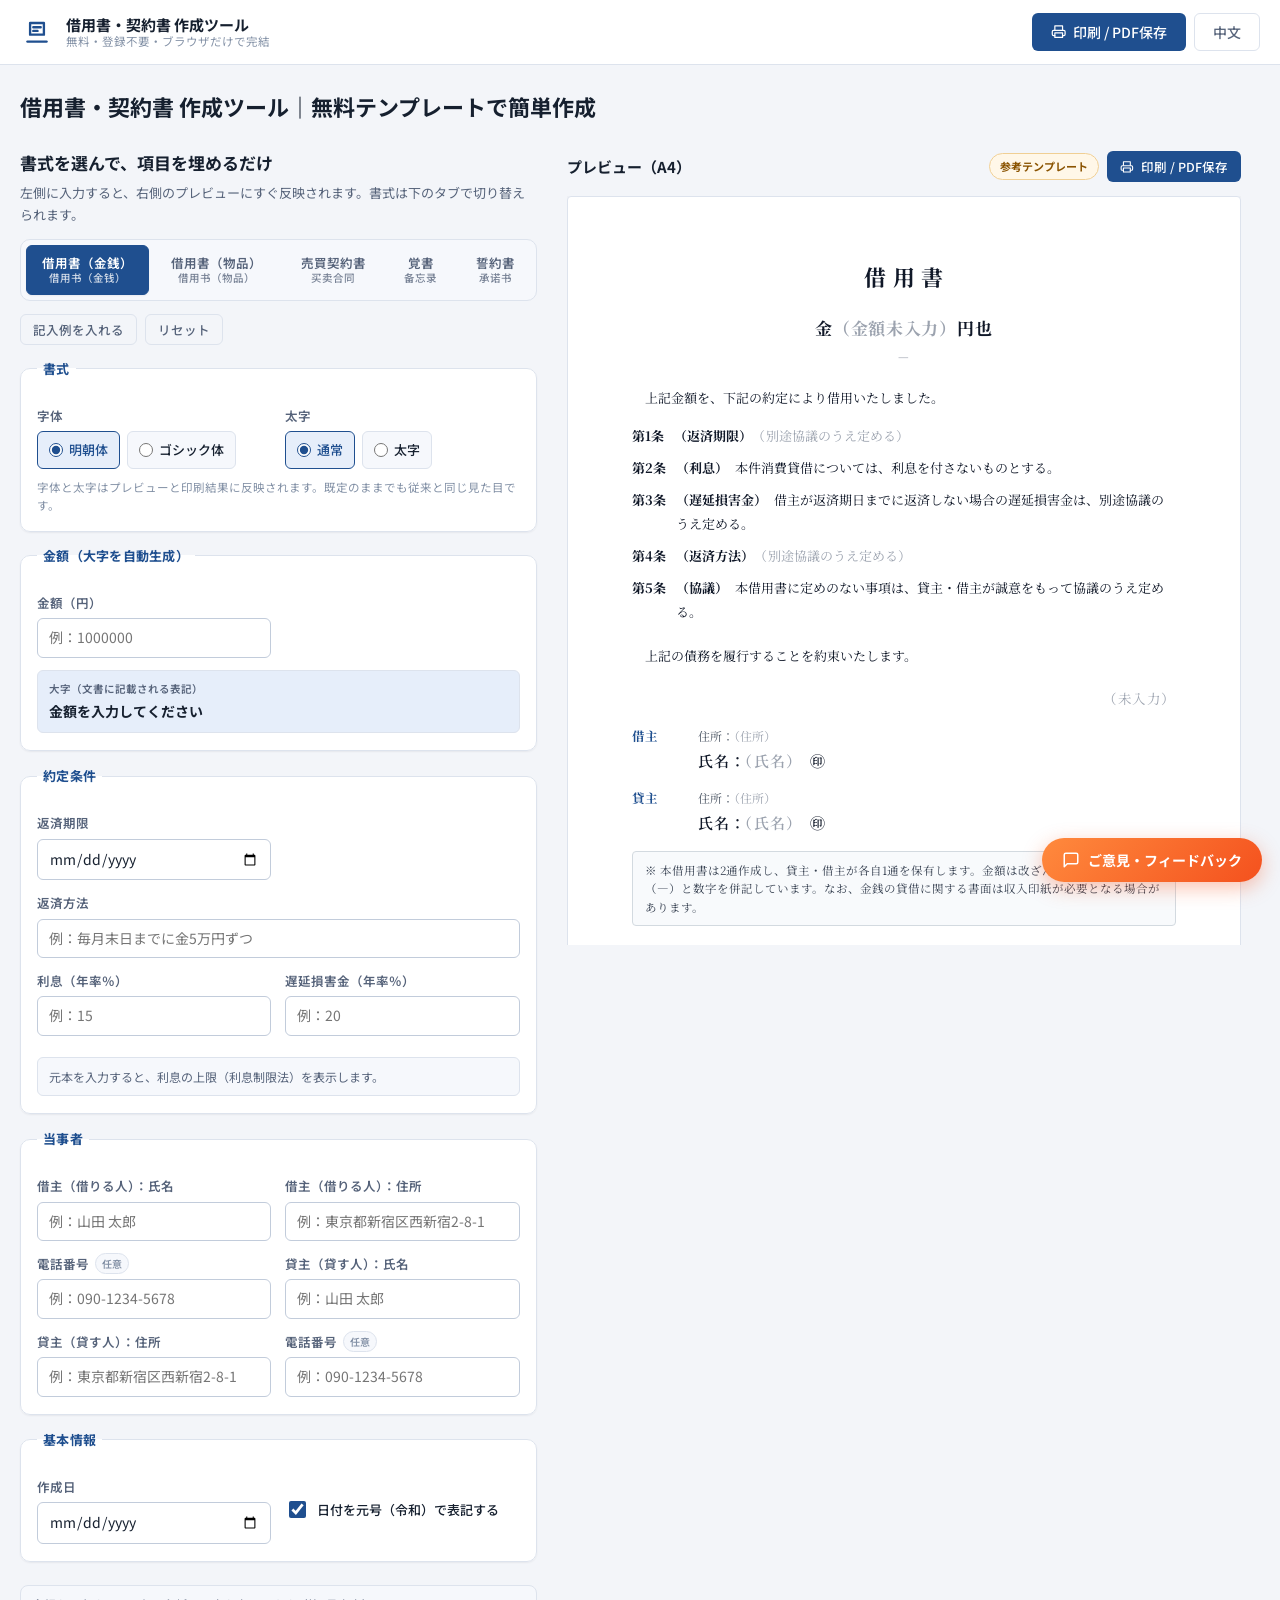
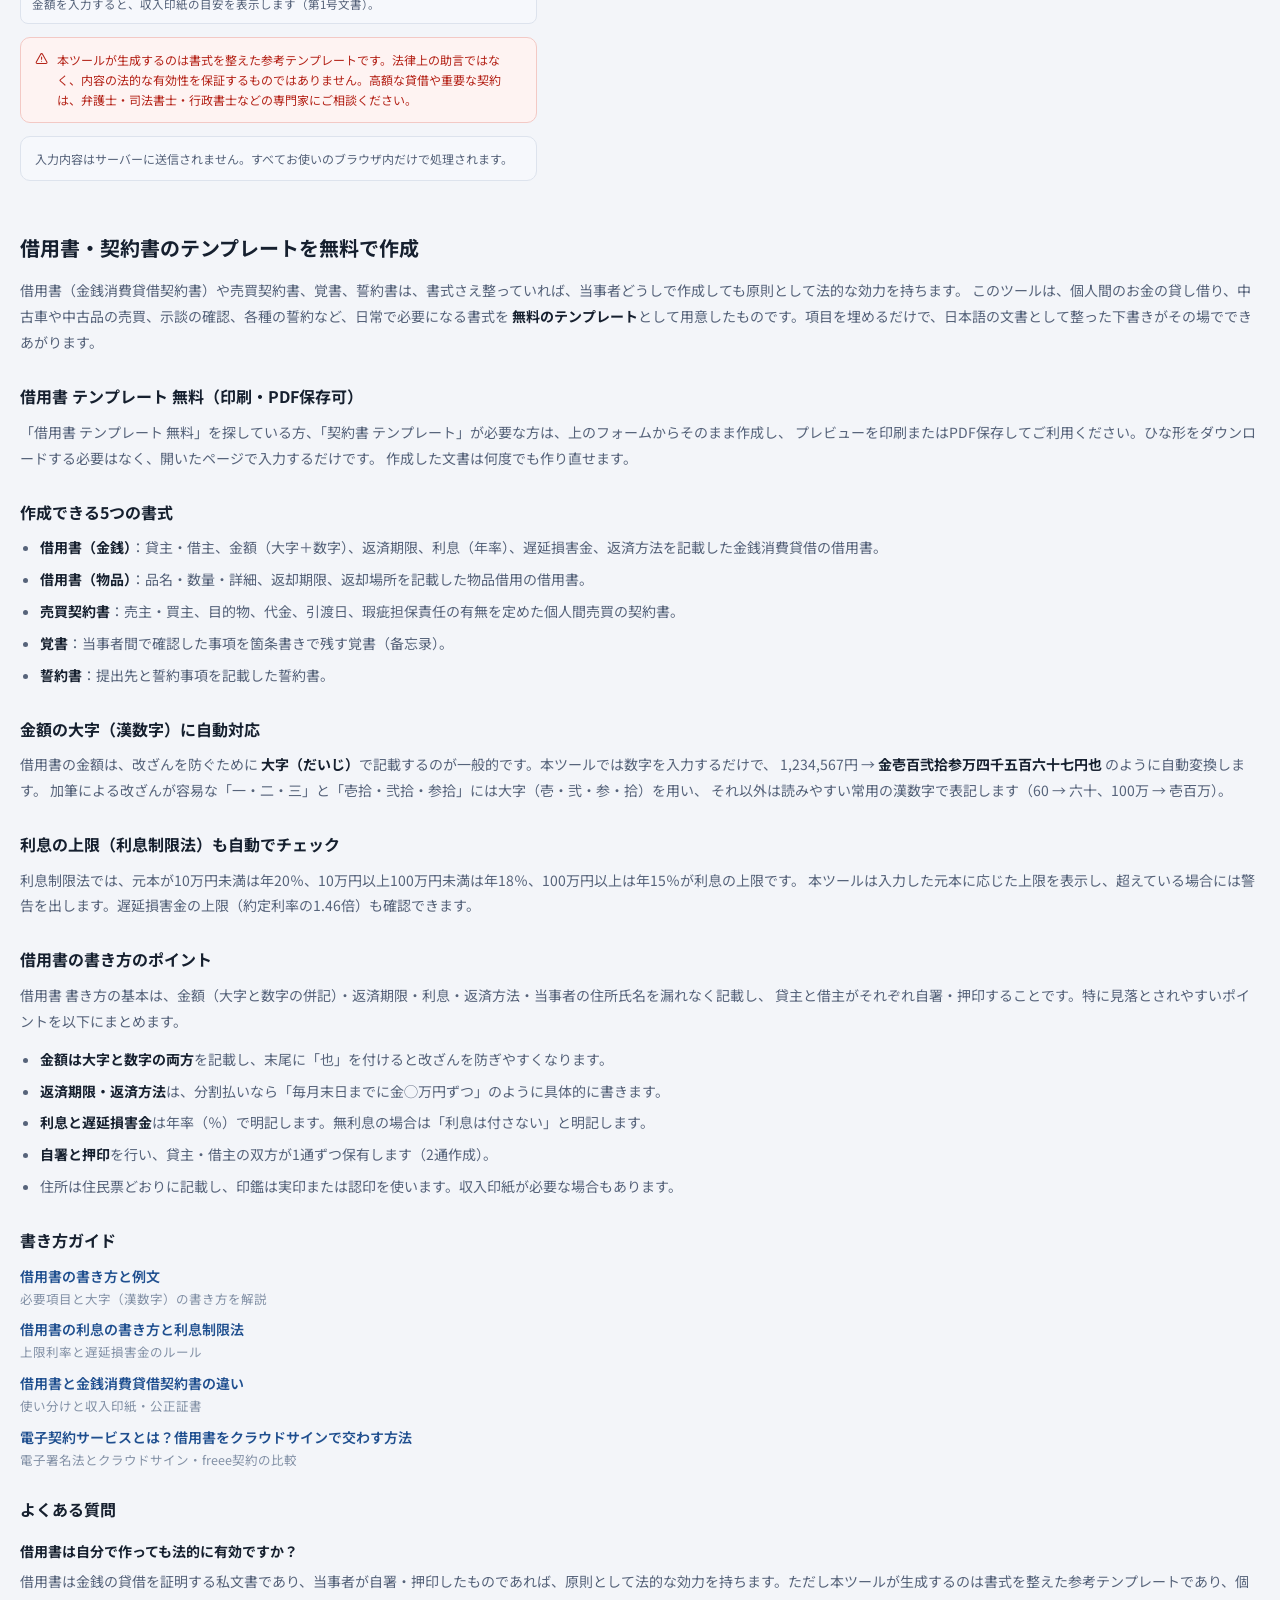
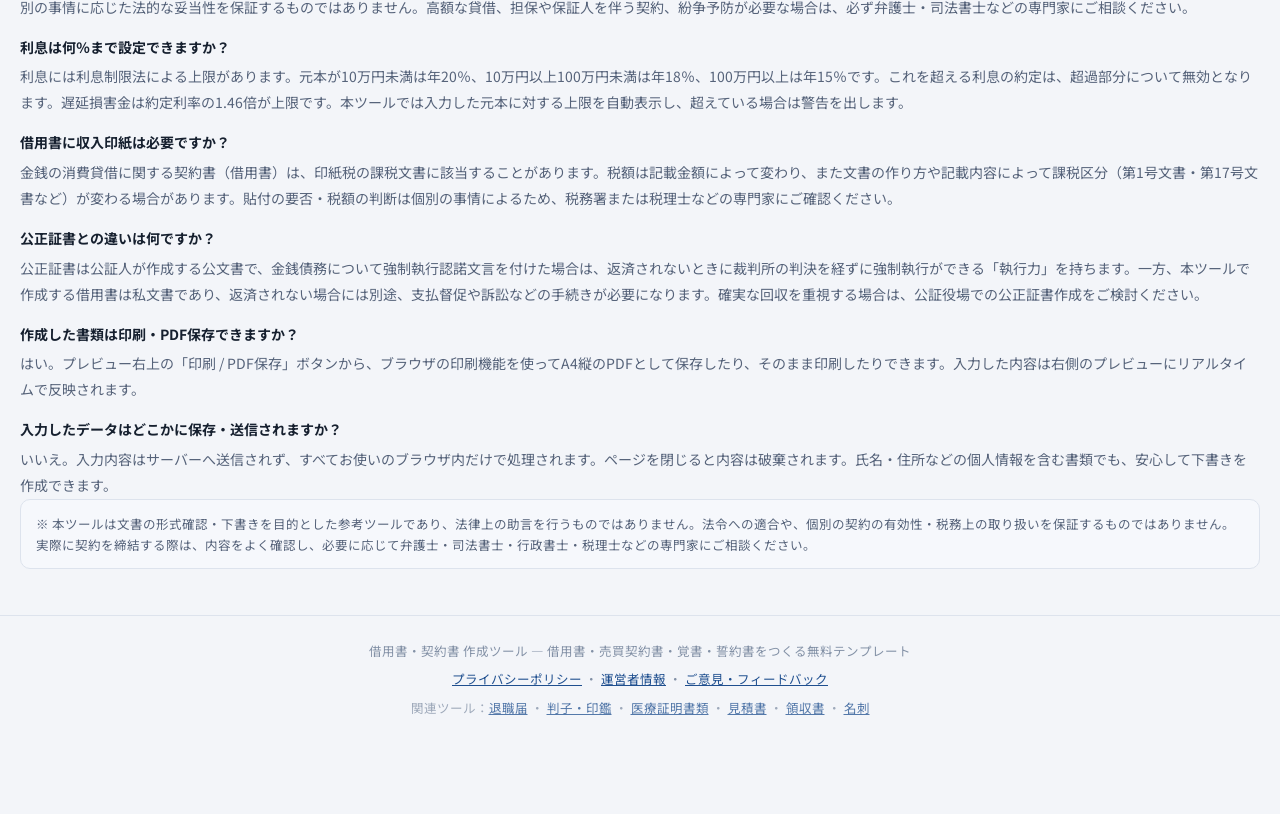
==== commit 2cdb4443: "UX：金額から収入印紙の目安（第1号文書）を自動表示する" ====
--- a/index.html
+++ b/index.html
@@ -169,6 +169,7 @@
       </fieldset>
 
       <form id="docForm" class="doc-form" autocomplete="off"></form>
+      <p class="stamp-note" id="stampNote" hidden></p>
 
       <p class="legal-note" id="legalNote">
         <svg class="ic" viewBox="0 0 24 24" fill="none" stroke="currentColor" stroke-width="1.9" stroke-linecap="round" stroke-linejoin="round" aria-hidden="true"><path d="M12 9v4M12 17h.01"/><path d="M10.3 3.9 2.4 18a2 2 0 0 0 1.7 3h15.8a2 2 0 0 0 1.7-3L13.7 3.9a2 2 0 0 0-3.4 0Z"/></svg>
--- a/style.css
+++ b/style.css
@@ -823,3 +823,40 @@
   .doc-note { background: #fff !important; border-color: #999 !important; }
   .paper-footnote { color: #000 !important; }
 }
+
+/* ===== モバイル：入力欄のフォントを16pxに（iOSの自動ズーム防止） ===== */
+@media (max-width: 720px) {
+  input, select, textarea { font-size: 16px !important; }
+}
+
+/* ===== 前回入力の復元ヒント（この端末内のみ） ===== */
+.profile-hint {
+  margin: 0 0 12px;
+  padding: 9px 12px;
+  display: flex;
+  flex-wrap: wrap;
+  align-items: center;
+  gap: 8px;
+  font-size: 12px;
+  color: var(--c-text-muted);
+  background: var(--c-surface-2);
+  border: 1px solid var(--c-border);
+  border-radius: 8px;
+}
+.profile-delete {
+  background: none; border: 0; padding: 0; cursor: pointer;
+  color: var(--c-text-faint); font-size: 11.5px; text-decoration: underline;
+}
+@media print { .profile-hint { display: none !important; } }
+
+/* ===== 収入印紙の目安 ===== */
+.stamp-note {
+  margin: 10px 0 0;
+  padding: 9px 11px;
+  font-size: 11.5px;
+  line-height: 1.7;
+  color: var(--c-text-muted);
+  background: var(--c-surface-2);
+  border: 1px solid var(--c-border);
+  border-radius: 8px;
+}
